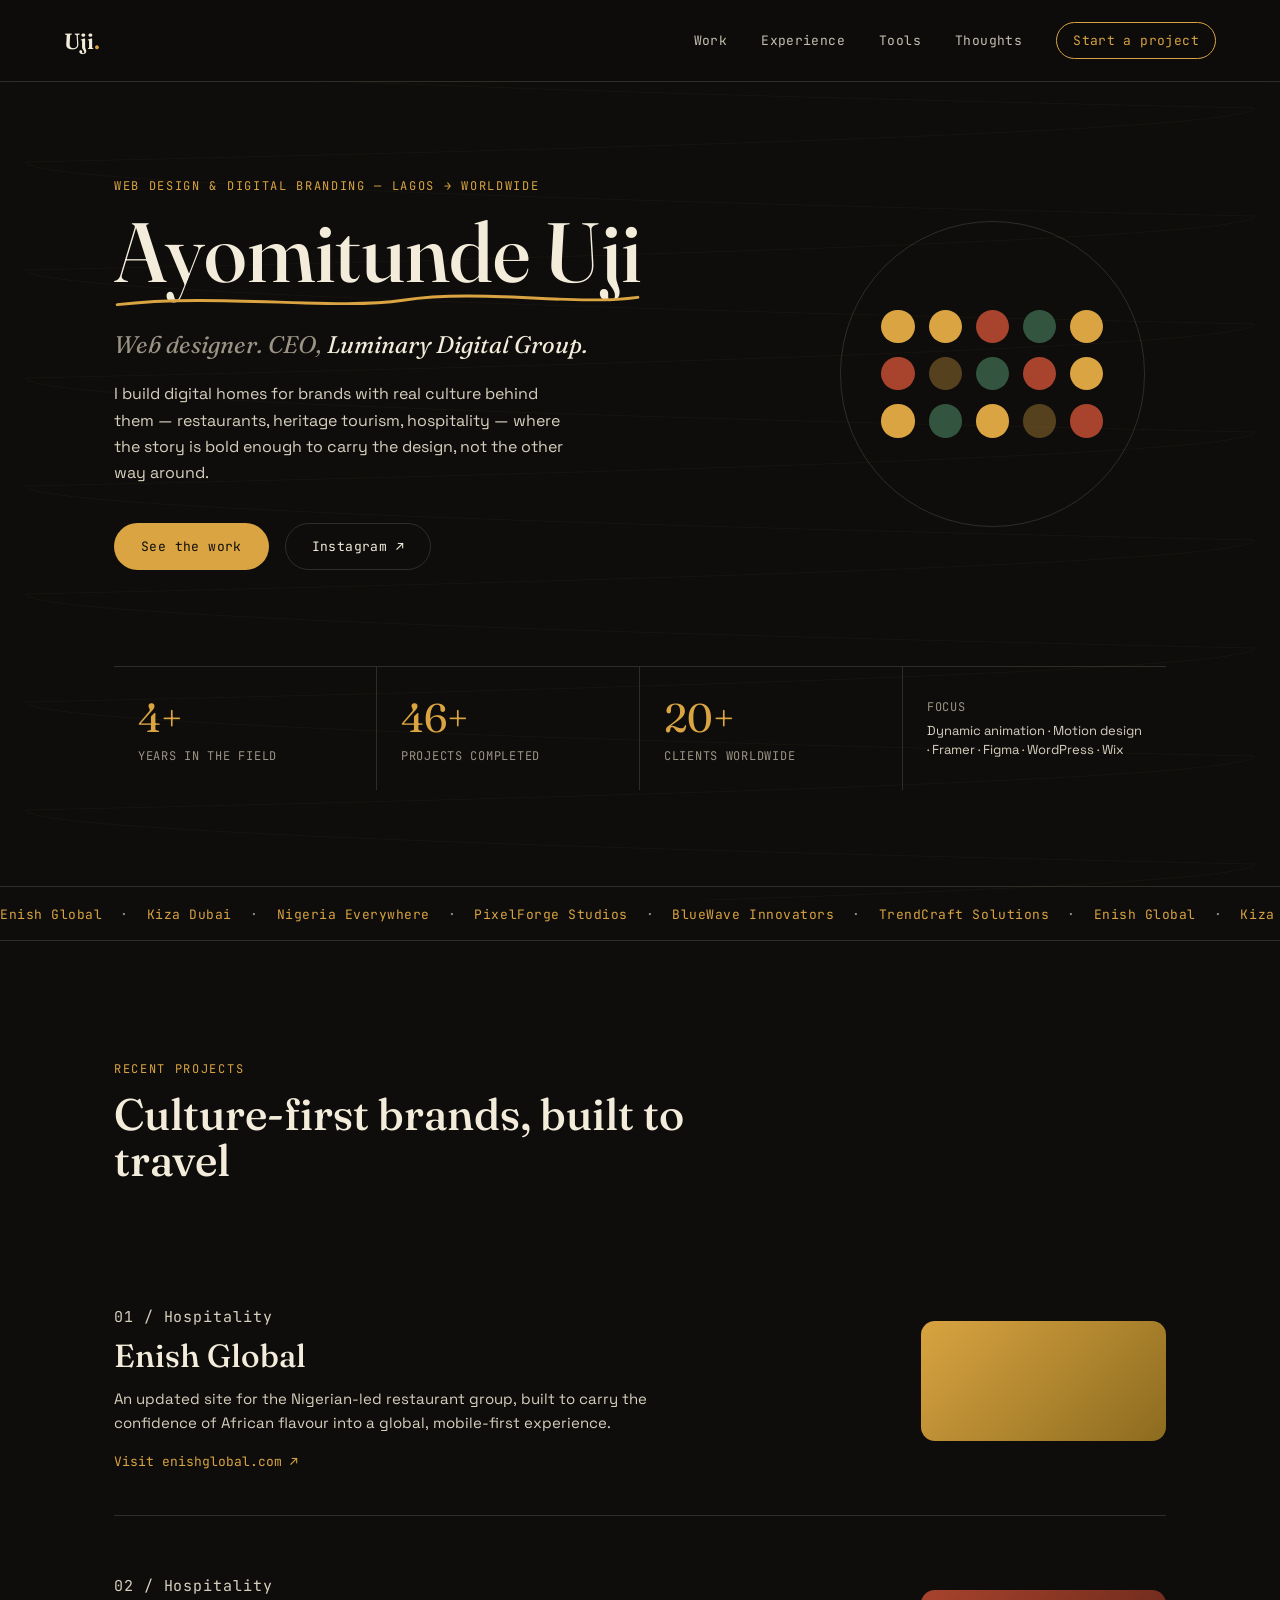
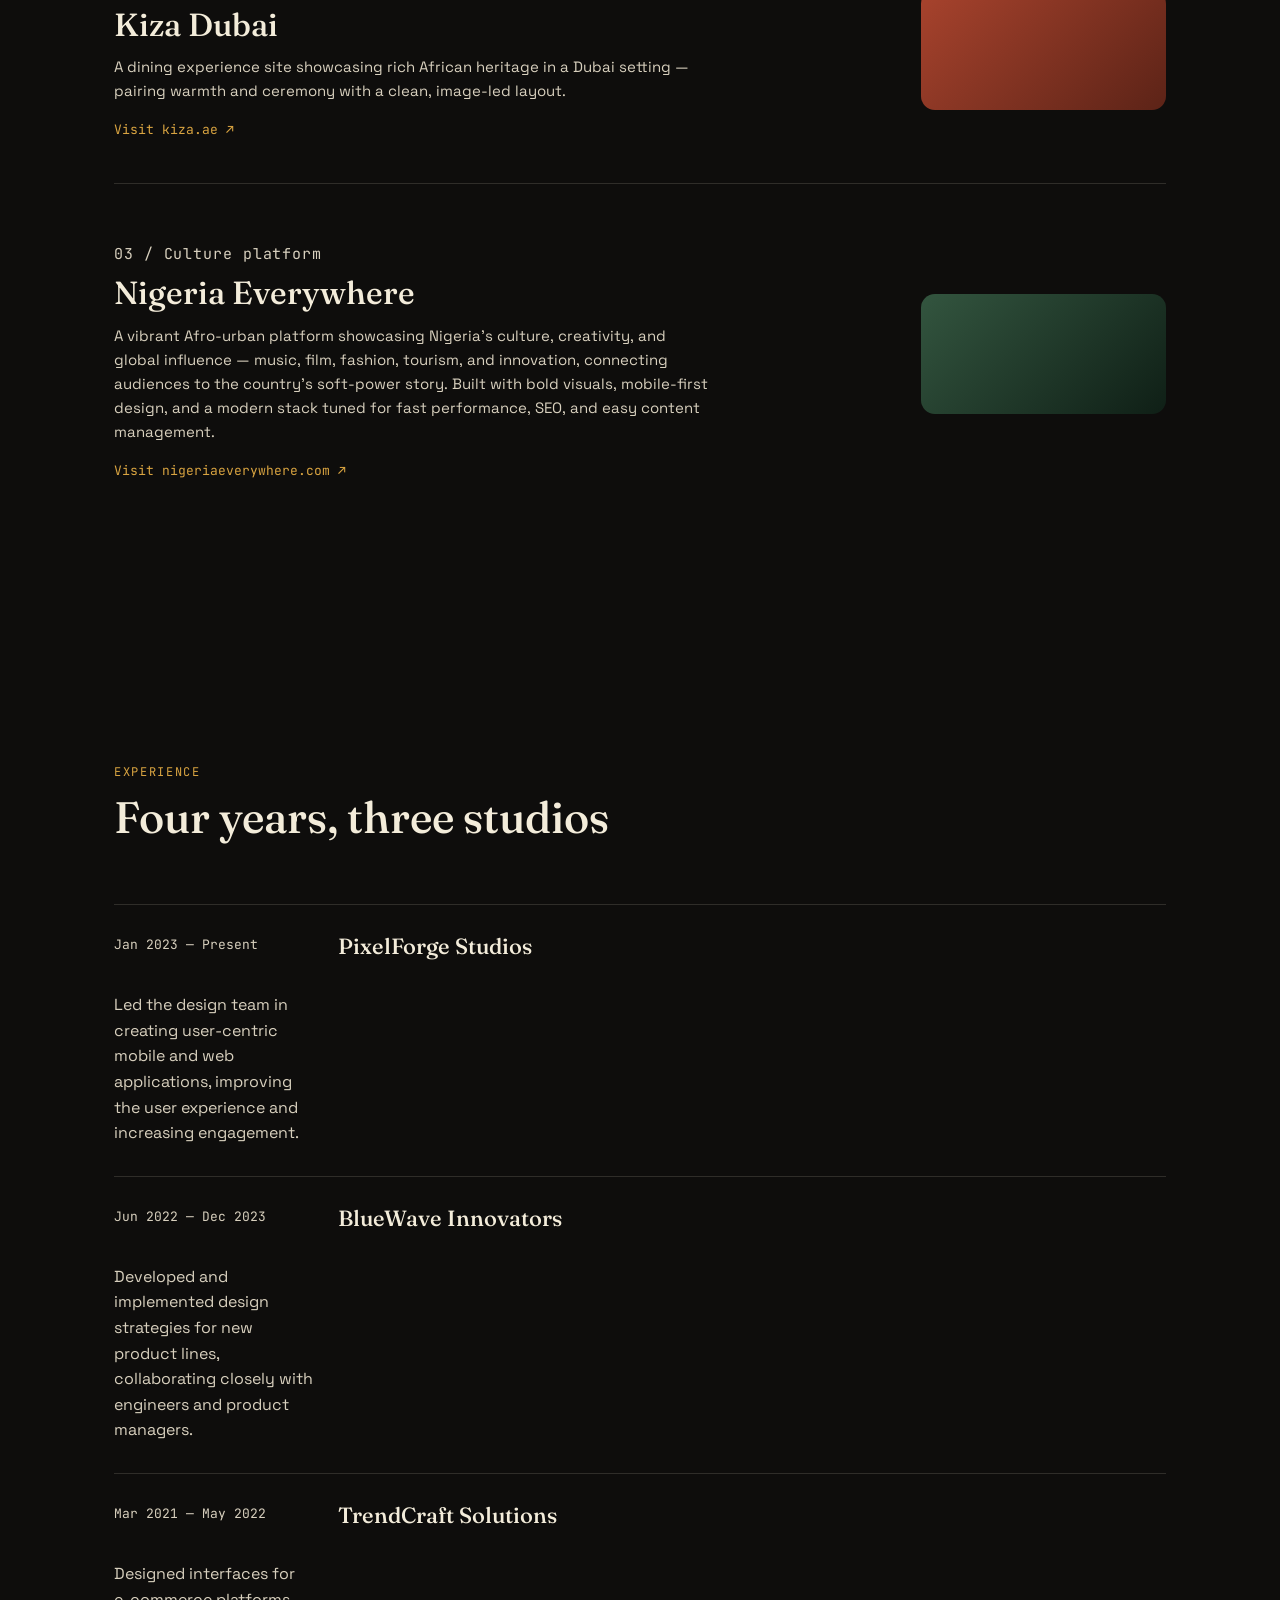
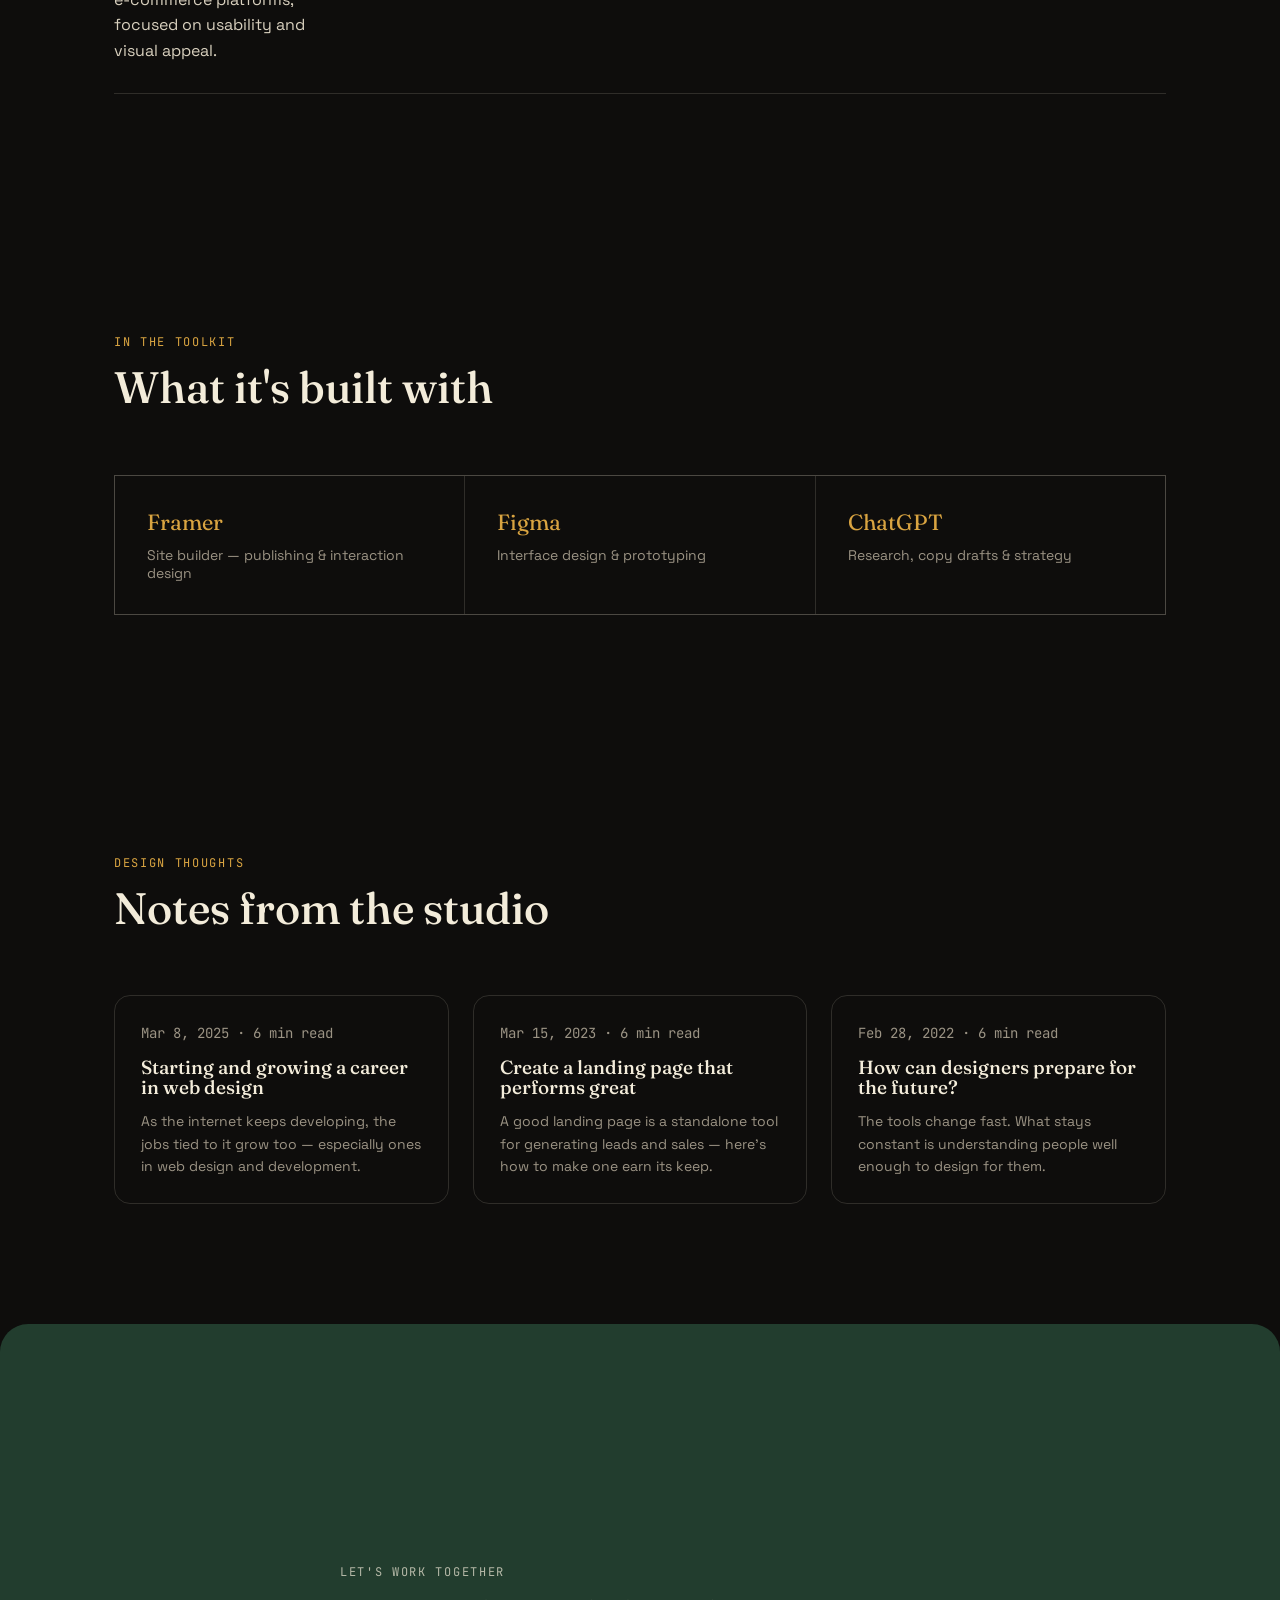
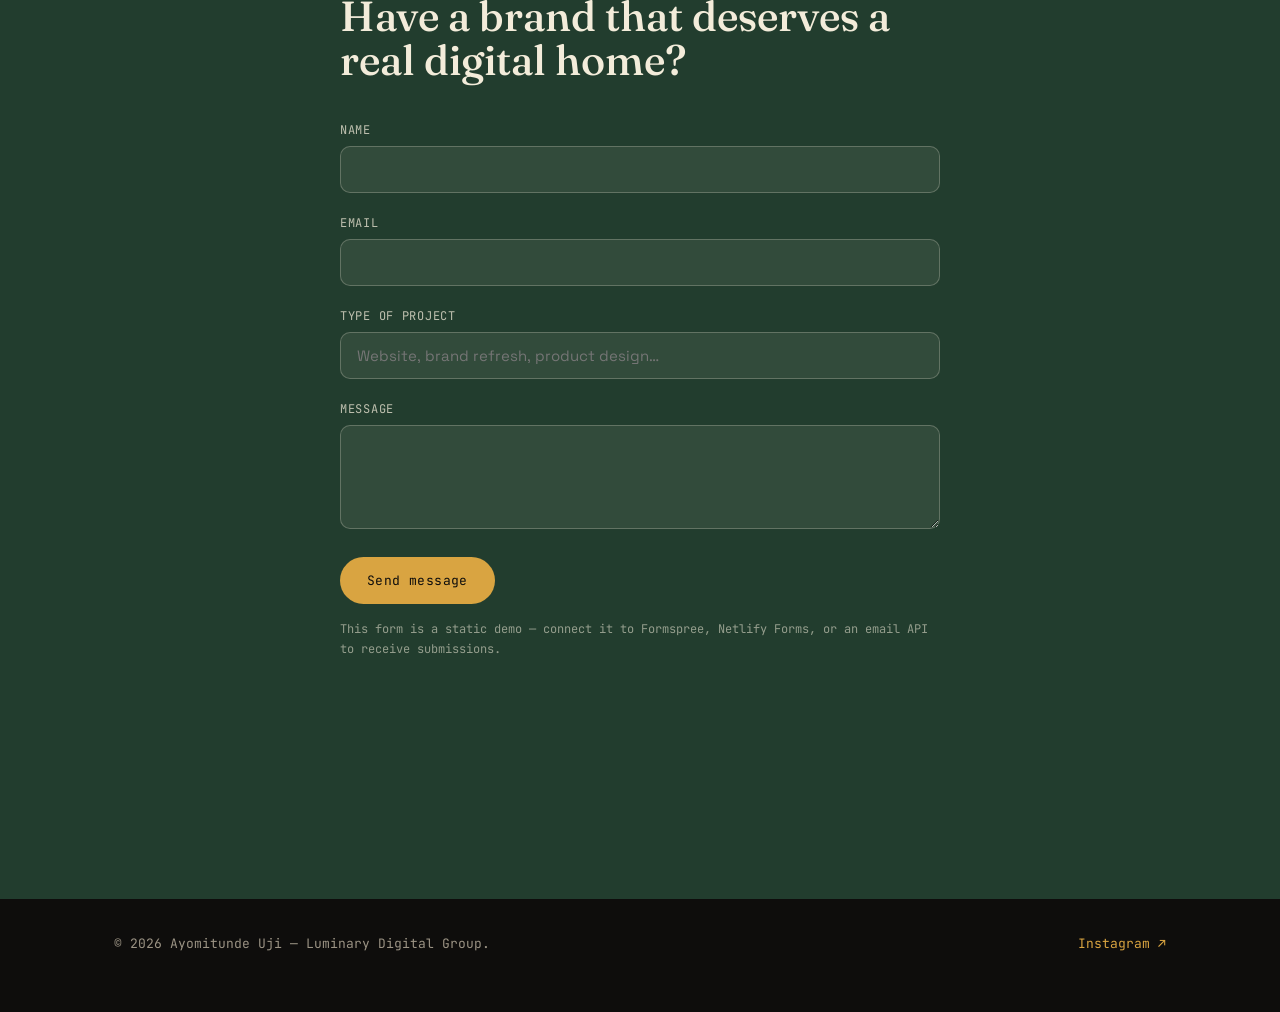
==== index.html @ 917c1fba "Add files via upload" ====
<!DOCTYPE html>
<html lang="en">
<head>
<meta charset="UTF-8">
<meta name="viewport" content="width=device-width, initial-scale=1.0">
<title>Ayomitunde Uji — Web Designer, Luminary Digital Group</title>
<meta name="description" content="Ayomitunde Uji is a web designer and CEO of Luminary Digital Group, building bold Afro-urban digital brands for hospitality, culture, and lifestyle clients.">
<link rel="preconnect" href="https://fonts.googleapis.com">
<link rel="preconnect" href="https://fonts.gstatic.com" crossorigin>
<link href="https://fonts.googleapis.com/css2?family=Fraunces:ital,opsz,wght@0,9..144,300;0,9..144,500;0,9..144,600;1,9..144,500&family=Space+Grotesk:wght@400;500;600;700&family=JetBrains+Mono:wght@400;500&display=swap" rel="stylesheet">
<link rel="stylesheet" href="styles.css">
</head>
<body>

<div class="thread" aria-hidden="true">
  <svg viewBox="0 0 100 100" preserveAspectRatio="none"><path id="threadPath" d="M0,0 L100,0" /></svg>
</div>

<header class="site-header">
  <a class="brand" href="#top">Uji<span>.</span></a>
  <nav class="nav" id="siteNav">
    <a href="#work">Work</a>
    <a href="#experience">Experience</a>
    <a href="#tools">Tools</a>
    <a href="#thoughts">Thoughts</a>
    <a href="#contact" class="nav-cta">Start a project</a>
  </nav>
  <button class="nav-toggle" id="navToggle" aria-label="Toggle menu" aria-expanded="false">
    <span></span><span></span><span></span>
  </button>
</header>

<main id="top">

  <!-- HERO -->
  <section class="hero">
    <div class="hero-grid">
      <div class="hero-copy">
        <p class="eyebrow">Web design &amp; digital branding — Lagos → worldwide</p>
        <h1>
          Ayomitunde Uji
          <svg class="underline" viewBox="0 0 620 30" preserveAspectRatio="none" aria-hidden="true">
            <path d="M4,20 C120,4 260,28 340,14 C430,-2 540,22 616,10" />
          </svg>
        </h1>
        <p class="role">Web designer. CEO, <span>Luminary Digital Group.</span></p>
        <p class="lede">I build digital homes for brands with real culture behind them — restaurants, heritage tourism, hospitality — where the story is bold enough to carry the design, not the other way around.</p>
        <div class="hero-actions">
          <a href="#work" class="btn btn-primary">See the work</a>
          <a href="https://www.instagram.com/mr_eyanu/" class="btn btn-ghost" target="_blank" rel="noopener">Instagram ↗</a>
        </div>
      </div>
      <div class="hero-mark" aria-hidden="true">
        <div class="mark-pattern">
          <span></span><span></span><span></span><span></span><span></span>
          <span></span><span></span><span></span><span></span><span></span>
          <span></span><span></span><span></span><span></span><span></span>
        </div>
        <div class="mark-ring"></div>
      </div>
    </div>

    <div class="stats">
      <div class="stat">
        <p class="stat-num">4+</p>
        <p class="stat-label">Years in the field</p>
      </div>
      <div class="stat">
        <p class="stat-num">46+</p>
        <p class="stat-label">Projects completed</p>
      </div>
      <div class="stat">
        <p class="stat-num">20+</p>
        <p class="stat-label">Clients worldwide</p>
      </div>
      <div class="stat stat-tags">
        <p class="stat-label">Focus</p>
        <p class="stat-tags-list">Dynamic animation · Motion design · Framer · Figma · WordPress · Wix</p>
      </div>
    </div>
  </section>

  <!-- MARQUEE -->
  <div class="marquee" aria-hidden="true">
    <div class="marquee-track">
      <span>Enish Global</span><span>·</span><span>Kiza Dubai</span><span>·</span>
      <span>Nigeria Everywhere</span><span>·</span><span>PixelForge Studios</span><span>·</span>
      <span>BlueWave Innovators</span><span>·</span><span>TrendCraft Solutions</span><span>·</span>
      <span>Enish Global</span><span>·</span><span>Kiza Dubai</span><span>·</span>
      <span>Nigeria Everywhere</span><span>·</span><span>PixelForge Studios</span><span>·</span>
      <span>BlueWave Innovators</span><span>·</span><span>TrendCraft Solutions</span><span>·</span>
    </div>
  </div>

  <!-- PROJECTS -->
  <section class="work" id="work">
    <div class="section-head">
      <p class="eyebrow">Recent projects</p>
      <h2>Culture-first brands, built to travel</h2>
    </div>

    <div class="project-list">
      <article class="project">
        <div class="project-info">
          <p class="project-index">01 / Hospitality</p>
          <h3>Enish Global</h3>
          <p>An updated site for the Nigerian-led restaurant group, built to carry the confidence of African flavour into a global, mobile-first experience.</p>
          <a href="https://enishglobal.com/" target="_blank" rel="noopener" class="project-link">Visit enishglobal.com ↗</a>
        </div>
        <div class="project-swatch swatch-gold"></div>
      </article>

      <article class="project">
        <div class="project-info">
          <p class="project-index">02 / Hospitality</p>
          <h3>Kiza Dubai</h3>
          <p>A dining experience site showcasing rich African heritage in a Dubai setting — pairing warmth and ceremony with a clean, image-led layout.</p>
          <a href="https://kiza.ae/" target="_blank" rel="noopener" class="project-link">Visit kiza.ae ↗</a>
        </div>
        <div class="project-swatch swatch-rust"></div>
      </article>

      <article class="project project-featured">
        <div class="project-info">
          <p class="project-index">03 / Culture platform</p>
          <h3>Nigeria Everywhere</h3>
          <p>A vibrant Afro-urban platform showcasing Nigeria's culture, creativity, and global influence — music, film, fashion, tourism, and innovation, connecting audiences to the country's soft-power story. Built with bold visuals, mobile-first design, and a modern stack tuned for fast performance, SEO, and easy content management.</p>
          <a href="https://nigeriaeverywhere.com/" target="_blank" rel="noopener" class="project-link">Visit nigeriaeverywhere.com ↗</a>
        </div>
        <div class="project-swatch swatch-forest"></div>
      </article>
    </div>
  </section>

  <!-- EXPERIENCE -->
  <section class="experience" id="experience">
    <div class="section-head">
      <p class="eyebrow">Experience</p>
      <h2>Four years, three studios</h2>
    </div>

    <ol class="timeline">
      <li class="timeline-item">
        <p class="timeline-date">Jan 2023 — Present</p>
        <h3>PixelForge Studios</h3>
        <p>Led the design team in creating user-centric mobile and web applications, improving the user experience and increasing engagement.</p>
      </li>
      <li class="timeline-item">
        <p class="timeline-date">Jun 2022 — Dec 2023</p>
        <h3>BlueWave Innovators</h3>
        <p>Developed and implemented design strategies for new product lines, collaborating closely with engineers and product managers.</p>
      </li>
      <li class="timeline-item">
        <p class="timeline-date">Mar 2021 — May 2022</p>
        <h3>TrendCraft Solutions</h3>
        <p>Designed interfaces for e-commerce platforms, focused on usability and visual appeal.</p>
      </li>
    </ol>
  </section>

  <!-- TOOLS -->
  <section class="tools" id="tools">
    <div class="section-head">
      <p class="eyebrow">In the toolkit</p>
      <h2>What it's built with</h2>
    </div>
    <div class="tool-grid">
      <div class="tool-card">
        <p class="tool-name">Framer</p>
        <p class="tool-desc">Site builder — publishing &amp; interaction design</p>
      </div>
      <div class="tool-card">
        <p class="tool-name">Figma</p>
        <p class="tool-desc">Interface design &amp; prototyping</p>
      </div>
      <div class="tool-card">
        <p class="tool-name">ChatGPT</p>
        <p class="tool-desc">Research, copy drafts &amp; strategy</p>
      </div>
    </div>
  </section>

  <!-- THOUGHTS -->
  <section class="thoughts" id="thoughts">
    <div class="section-head">
      <p class="eyebrow">Design thoughts</p>
      <h2>Notes from the studio</h2>
    </div>
    <div class="thought-list">
      <article class="thought-card">
        <p class="thought-date">Mar 8, 2025 · 6 min read</p>
        <h3>Starting and growing a career in web design</h3>
        <p>As the internet keeps developing, the jobs tied to it grow too — especially ones in web design and development.</p>
      </article>
      <article class="thought-card">
        <p class="thought-date">Mar 15, 2023 · 6 min read</p>
        <h3>Create a landing page that performs great</h3>
        <p>A good landing page is a standalone tool for generating leads and sales — here's how to make one earn its keep.</p>
      </article>
      <article class="thought-card">
        <p class="thought-date">Feb 28, 2022 · 6 min read</p>
        <h3>How can designers prepare for the future?</h3>
        <p>The tools change fast. What stays constant is understanding people well enough to design for them.</p>
      </article>
    </div>
  </section>

  <!-- CONTACT -->
  <section class="contact" id="contact">
    <div class="contact-inner">
      <p class="eyebrow">Let's work together</p>
      <h2>Have a brand that deserves a real digital home?</h2>
      <form class="contact-form" id="contactForm">
        <div class="form-row">
          <label for="name">Name</label>
          <input type="text" id="name" name="name" required>
        </div>
        <div class="form-row">
          <label for="email">Email</label>
          <input type="email" id="email" name="email" required>
        </div>
        <div class="form-row">
          <label for="project">Type of project</label>
          <input type="text" id="project" name="project" placeholder="Website, brand refresh, product design…">
        </div>
        <div class="form-row">
          <label for="message">Message</label>
          <textarea id="message" name="message" rows="4" required></textarea>
        </div>
        <button type="submit" class="btn btn-primary">Send message</button>
        <p class="form-note" id="formNote">This form is a static demo — connect it to Formspree, Netlify Forms, or an email API to receive submissions.</p>
      </form>
    </div>
  </section>

</main>

<footer class="site-footer">
  <p>© <span id="year"></span> Ayomitunde Uji — Luminary Digital Group.</p>
  <a href="https://www.instagram.com/mr_eyanu/" target="_blank" rel="noopener">Instagram ↗</a>
</footer>

<script src="script.js"></script>
</body>
</html>
---- styles.css ----
/* ============ TOKENS ============ */
:root{
  --ink:#0E0D0C;
  --ink-soft:#17150F;
  --paper:#F3ECDA;
  --gold:#D9A441;
  --gold-soft:#8C7130;
  --forest:#223D2E;
  --forest-light:#33553F;
  --rust:#A8432D;
  --muted:#9B9384;
  --line: rgba(243,236,218,0.14);
  --display: 'Fraunces', serif;
  --body: 'Space Grotesk', sans-serif;
  --mono: 'JetBrains Mono', monospace;
  --max: 1180px;
}

*{box-sizing:border-box;}
html{scroll-behavior:smooth;}
body{
  margin:0;
  background:var(--ink);
  color:var(--paper);
  font-family:var(--body);
  -webkit-font-smoothing:antialiased;
  overflow-x:hidden;
}
img{max-width:100%;display:block;}
a{color:inherit;text-decoration:none;}
h1,h2,h3{font-family:var(--display);font-weight:500;margin:0;line-height:1.05;}
p{margin:0;}
ul,ol{margin:0;padding:0;list-style:none;}

@media (prefers-reduced-motion: reduce){
  *{animation-duration:0.001ms !important; animation-iteration-count:1 !important; transition-duration:0.001ms !important; scroll-behavior:auto !important;}
}

::selection{background:var(--gold);color:var(--ink);}

:focus-visible{
  outline:2px solid var(--gold);
  outline-offset:3px;
}

.eyebrow{
  font-family:var(--mono);
  font-size:12px;
  letter-spacing:0.14em;
  text-transform:uppercase;
  color:var(--gold);
  margin-bottom:14px;
}

/* ============ SIGNATURE THREAD ============ */
.thread{
  position:fixed;
  top:0; left:0;
  width:100%; height:100%;
  pointer-events:none;
  z-index:0;
  opacity:0.55;
}
.thread svg{width:100%;height:100%;}
.thread path{
  fill:none;
  stroke:var(--gold-soft);
  stroke-width:0.15;
  vector-effect:non-scaling-stroke;
}

/* ============ HEADER ============ */
.site-header{
  position:sticky; top:0; z-index:50;
  display:flex; align-items:center; justify-content:space-between;
  padding:22px clamp(20px,5vw,64px);
  background:rgba(14,13,12,0.72);
  backdrop-filter: blur(10px);
  border-bottom:1px solid var(--line);
}
.brand{
  font-family:var(--display);
  font-size:22px;
  font-weight:600;
}
.brand span{color:var(--gold);}
.nav{display:flex; align-items:center; gap:clamp(16px,3vw,34px);}
.nav a{
  font-family:var(--mono);
  font-size:13px;
  letter-spacing:0.03em;
  color:var(--paper);
  opacity:0.8;
  transition:opacity .2s ease;
}
.nav a:hover{opacity:1;}
.nav-cta{
  border:1px solid var(--gold);
  color:var(--gold) !important;
  padding:9px 16px;
  border-radius:999px;
  opacity:1 !important;
}
.nav-cta:hover{background:var(--gold); color:var(--ink) !important;}
.nav-toggle{
  display:none;
  flex-direction:column;
  gap:5px;
  background:none;
  border:none;
  cursor:pointer;
  padding:6px;
}
.nav-toggle span{
  width:22px; height:2px; background:var(--paper); display:block;
}

/* ============ HERO ============ */
.hero{
  max-width:var(--max);
  margin:0 auto;
  padding: clamp(48px,8vw,96px) clamp(20px,5vw,64px) 0;
  position:relative;
  z-index:1;
}
.hero-grid{
  display:grid;
  grid-template-columns: 1.3fr 0.7fr;
  gap:clamp(24px,5vw,60px);
  align-items:center;
}
.hero-copy h1{
  font-size:clamp(40px,7vw,84px);
  position:relative;
  display:inline-block;
}
.underline{
  display:block;
  width:100%;
  height:22px;
  margin-top:-6px;
}
.underline path{
  fill:none;
  stroke:var(--gold);
  stroke-width:4;
  stroke-linecap:round;
  stroke-dasharray:900;
  stroke-dashoffset:900;
  animation:draw 1.4s 0.4s cubic-bezier(.4,0,.2,1) forwards;
}
@keyframes draw{ to{ stroke-dashoffset:0; } }

.role{
  font-family:var(--display);
  font-style:italic;
  font-size:clamp(18px,2.4vw,24px);
  color:var(--muted);
  margin-top:18px;
}
.role span{color:var(--paper);}
.lede{
  margin-top:22px;
  max-width:46ch;
  font-size:16px;
  line-height:1.65;
  color:#D8D0BE;
}
.hero-actions{
  margin-top:36px;
  display:flex;
  gap:16px;
  flex-wrap:wrap;
}
.btn{
  font-family:var(--mono);
  font-size:13px;
  letter-spacing:0.03em;
  padding:14px 26px;
  border-radius:999px;
  border:1px solid transparent;
  display:inline-flex;
  align-items:center;
  transition: transform .2s ease, background .2s ease, color .2s ease, border-color .2s ease;
}
.btn:hover{transform:translateY(-2px);}
.btn-primary{background:var(--gold); color:var(--ink);}
.btn-primary:hover{background:#EFC06B;}
.btn-ghost{border-color:var(--line); color:var(--paper);}
.btn-ghost:hover{border-color:var(--gold); color:var(--gold);}

.hero-mark{
  position:relative;
  aspect-ratio:1/1;
  display:flex;
  align-items:center;
  justify-content:center;
}
.mark-ring{
  position:absolute;
  inset:6%;
  border:1px solid var(--line);
  border-radius:50%;
  animation:spin 40s linear infinite;
}
@keyframes spin{ to{ transform:rotate(360deg); } }
.mark-pattern{
  display:grid;
  grid-template-columns:repeat(5,1fr);
  gap:14px;
  width:64%;
}
.mark-pattern span{
  aspect-ratio:1/1;
  border-radius:50%;
  background:var(--gold);
}
.mark-pattern span:nth-child(3n){background:var(--rust);}
.mark-pattern span:nth-child(4n){background:var(--forest-light);}
.mark-pattern span:nth-child(7n){opacity:0.35;}

.stats{
  margin-top:clamp(56px,8vw,96px);
  display:grid;
  grid-template-columns:repeat(4,1fr);
  border-top:1px solid var(--line);
}
.stat{
  padding:26px clamp(10px,2vw,24px);
  border-right:1px solid var(--line);
}
.stat:last-child{border-right:none;}
.stat-num{
  font-family:var(--display);
  font-size:clamp(28px,3.2vw,40px);
  color:var(--gold);
}
.stat-label{
  font-family:var(--mono);
  font-size:12px;
  color:var(--muted);
  margin-top:6px;
  text-transform:uppercase;
  letter-spacing:0.06em;
}
.stat-tags-list{
  font-family:var(--body);
  font-size:13px;
  color:#D8D0BE;
  margin-top:6px;
  line-height:1.5;
  text-transform:none;
  letter-spacing:0;
}

/* ============ MARQUEE ============ */
.marquee{
  margin-top:clamp(56px,8vw,96px);
  border-top:1px solid var(--line);
  border-bottom:1px solid var(--line);
  overflow:hidden;
  white-space:nowrap;
  padding:16px 0;
  position:relative;
  z-index:1;
}
.marquee-track{
  display:inline-flex;
  gap:18px;
  animation:scroll 28s linear infinite;
  font-family:var(--mono);
  font-size:13px;
  color:var(--muted);
  letter-spacing:0.04em;
}
.marquee-track span:nth-child(odd){color:var(--gold);}
@keyframes scroll{
  from{ transform:translateX(0); }
  to{ transform:translateX(-50%); }
}

/* ============ SECTIONS SHARED ============ */
section{
  max-width:var(--max);
  margin:0 auto;
  padding: clamp(72px,10vw,120px) clamp(20px,5vw,64px);
  position:relative;
  z-index:1;
}
.contact{max-width:100%;}
.section-head{
  max-width:640px;
  margin-bottom:clamp(40px,6vw,64px);
}
.section-head h2{
  font-size:clamp(28px,4vw,44px);
}
.reveal{
  opacity:0;
  transform:translateY(24px);
  transition:opacity .7s cubic-bezier(.4,0,.2,1), transform .7s cubic-bezier(.4,0,.2,1);
}
.reveal.is-visible{opacity:1; transform:translateY(0);}

/* ============ PROJECTS ============ */
.project-list{display:flex; flex-direction:column; gap:1px; background:var(--line);}
.project{
  background:var(--ink);
  display:grid;
  grid-template-columns:1.6fr 0.5fr;
  gap:24px;
  padding:clamp(28px,4vw,44px) 0;
  align-items:center;
}
.project-index{
  font-family:var(--mono);
  font-size:12px;
  color:var(--gold);
  letter-spacing:0.06em;
  margin-bottom:10px;
}
.project h3{font-size:clamp(24px,3vw,32px);}
.project p{
  margin-top:14px;
  max-width:60ch;
  color:#D8D0BE;
  line-height:1.6;
  font-size:15px;
}
.project-link{
  display:inline-block;
  margin-top:18px;
  font-family:var(--mono);
  font-size:13px;
  color:var(--gold);
  border-bottom:1px solid transparent;
  transition:border-color .2s ease;
}
.project-link:hover{border-color:var(--gold);}
.project-swatch{
  height:120px;
  border-radius:14px;
  transition:transform .35s ease;
}
.project:hover .project-swatch{transform:scale(1.03);}
.swatch-gold{background:linear-gradient(135deg,var(--gold),#8C6B1F);}
.swatch-rust{background:linear-gradient(135deg,var(--rust),#5C2317);}
.swatch-forest{background:linear-gradient(135deg,var(--forest-light),#0F1F16);}
.project-featured{grid-template-columns:1.6fr 0.5fr;}

/* ============ EXPERIENCE ============ */
.timeline{border-top:1px solid var(--line);}
.timeline-item{
  display:grid;
  grid-template-columns:200px 1fr;
  gap:24px;
  padding:30px 0;
  border-bottom:1px solid var(--line);
}
.timeline-date{
  font-family:var(--mono);
  font-size:13px;
  color:var(--muted);
}
.timeline-item h3{font-size:22px; margin-bottom:10px;}
.timeline-item p{color:#D8D0BE; line-height:1.6; max-width:60ch;}

/* ============ TOOLS ============ */
.tool-grid{
  display:grid;
  grid-template-columns:repeat(3,1fr);
  gap:1px;
  background:var(--line);
  border:1px solid var(--line);
}
.tool-card{
  background:var(--ink);
  padding:32px;
  transition:background .25s ease;
}
.tool-card:hover{background:var(--ink-soft);}
.tool-name{font-family:var(--display); font-size:22px; color:var(--gold);}
.tool-desc{margin-top:10px; font-size:14px; color:var(--muted);}

/* ============ THOUGHTS ============ */
.thought-list{
  display:grid;
  grid-template-columns:repeat(3,1fr);
  gap:24px;
}
.thought-card{
  border:1px solid var(--line);
  border-radius:16px;
  padding:26px;
  transition:border-color .25s ease, transform .25s ease;
}
.thought-card:hover{border-color:var(--gold-soft); transform:translateY(-4px);}
.thought-date{font-family:var(--mono); font-size:12px; color:var(--gold); margin-bottom:14px;}
.thought-card h3{font-size:19px; margin-bottom:12px;}
.thought-card p{font-size:14px; color:var(--muted); line-height:1.6;}

/* ============ CONTACT ============ */
.contact{background:var(--forest); border-radius:28px clamp(16px,4vw,28px) 0 0; margin-top:0;}
.contact-inner{max-width:640px; margin:0 auto; padding:clamp(72px,10vw,120px) clamp(20px,5vw,0px);}
.contact h2{font-size:clamp(28px,4vw,42px); margin-bottom:40px;}
.contact .eyebrow{color:var(--paper); opacity:0.7;}
.form-row{margin-bottom:22px; display:flex; flex-direction:column; gap:8px;}
.form-row label{font-family:var(--mono); font-size:12px; text-transform:uppercase; letter-spacing:0.06em; opacity:0.75;}
.form-row input, .form-row textarea{
  background:rgba(243,236,218,0.08);
  border:1px solid rgba(243,236,218,0.25);
  border-radius:10px;
  padding:13px 16px;
  color:var(--paper);
  font-family:var(--body);
  font-size:15px;
  resize:vertical;
}
.form-row input:focus, .form-row textarea:focus{border-color:var(--gold);}
.contact .btn-primary{margin-top:6px;}
.form-note{margin-top:16px; font-size:12px; color:rgba(243,236,218,0.55); font-family:var(--mono); line-height:1.6;}

/* ============ FOOTER ============ */
.site-footer{
  max-width:var(--max);
  margin:0 auto;
  padding:36px clamp(20px,5vw,64px) 60px;
  display:flex;
  justify-content:space-between;
  align-items:center;
  font-family:var(--mono);
  font-size:13px;
  color:var(--muted);
  position:relative;
  z-index:1;
}
.site-footer a{color:var(--gold);}

/* ============ RESPONSIVE ============ */
@media (max-width:860px){
  .nav{
    position:fixed; inset:70px 0 0 0;
    background:var(--ink);
    flex-direction:column;
    justify-content:flex-start;
    align-items:flex-start;
    padding:40px 24px;
    gap:26px;
    transform:translateX(100%);
    transition:transform .35s ease;
  }
  .nav.is-open{transform:translateX(0);}
  .nav a{font-size:18px;}
  .nav-toggle{display:flex;}
  .hero-grid{grid-template-columns:1fr;}
  .hero-mark{order:-1; max-width:220px; margin:0 auto;}
  .stats{grid-template-columns:repeat(2,1fr);}
  .stat{border-bottom:1px solid var(--line);}
  .project, .project-featured{grid-template-columns:1fr;}
  .project-swatch{order:-1; height:90px;}
  .timeline-item{grid-template-columns:1fr; gap:8px;}
  .tool-grid, .thought-list{grid-template-columns:1fr;}
}
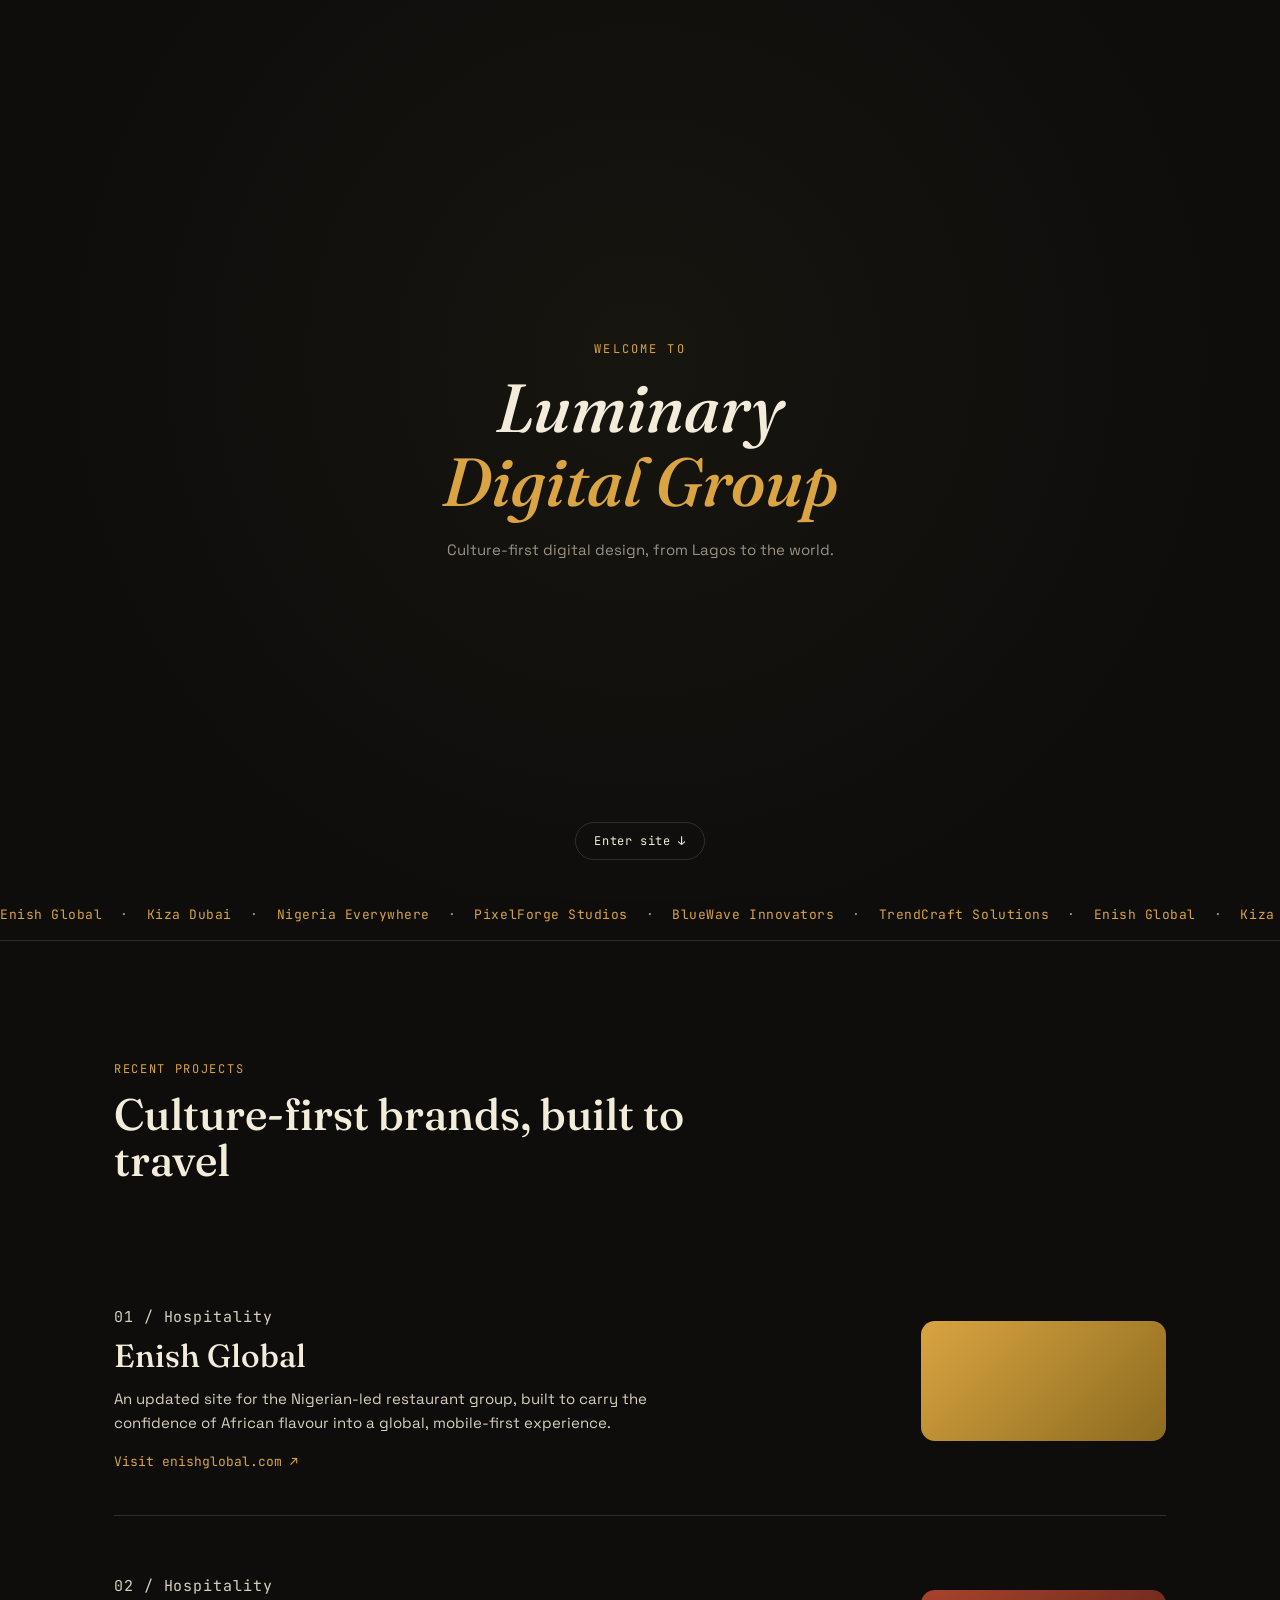
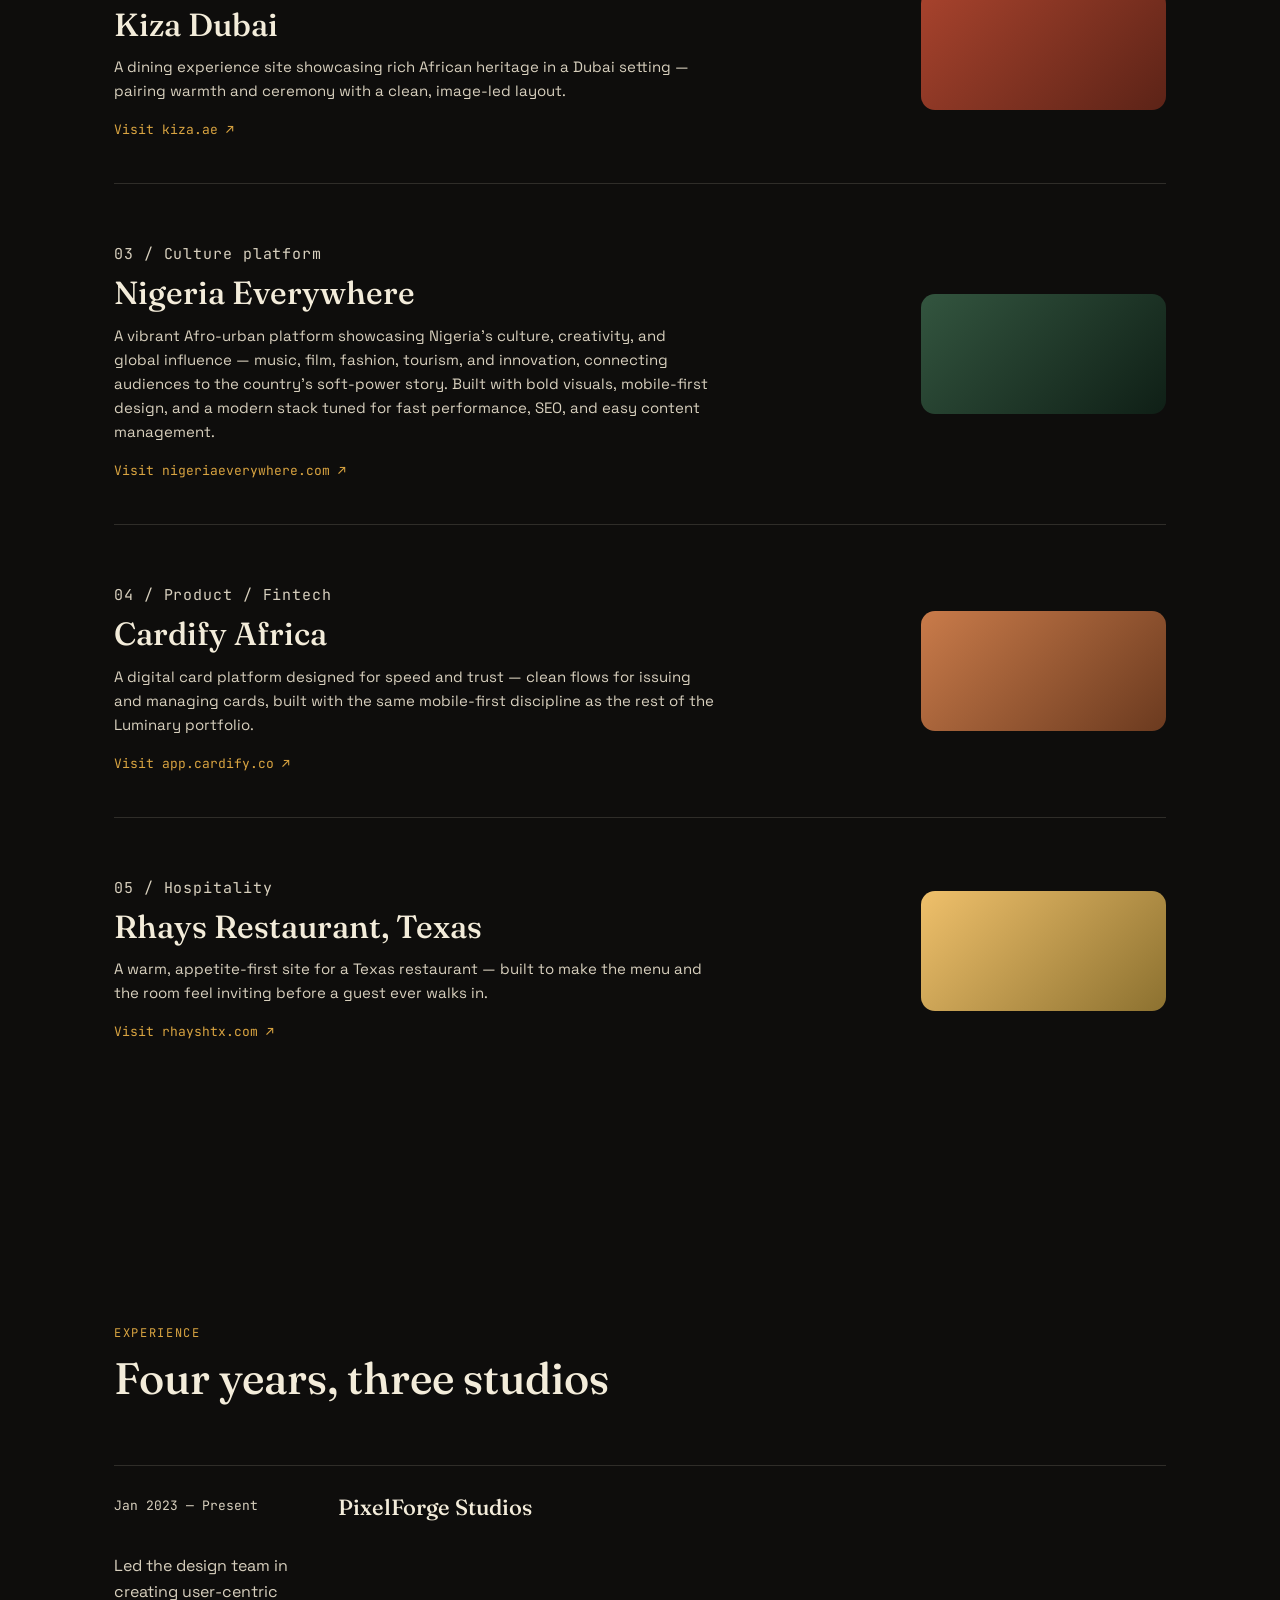
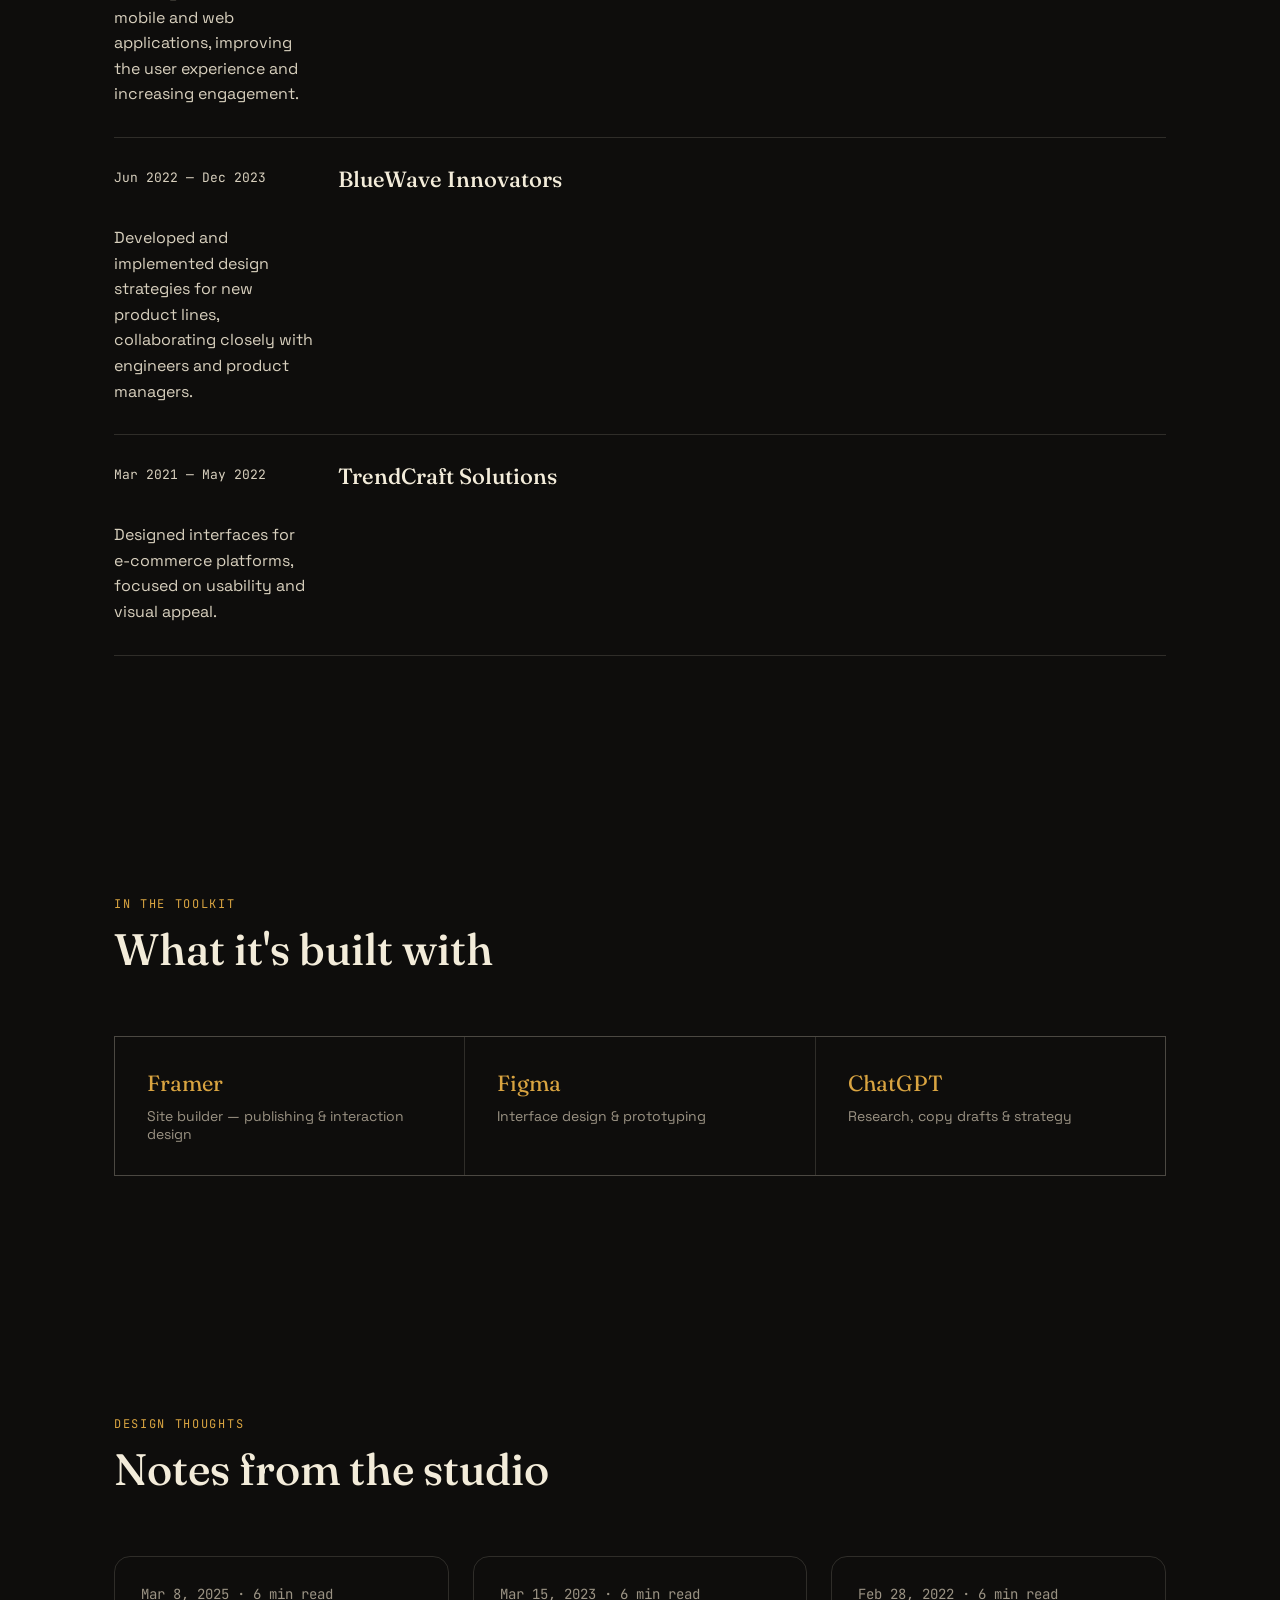
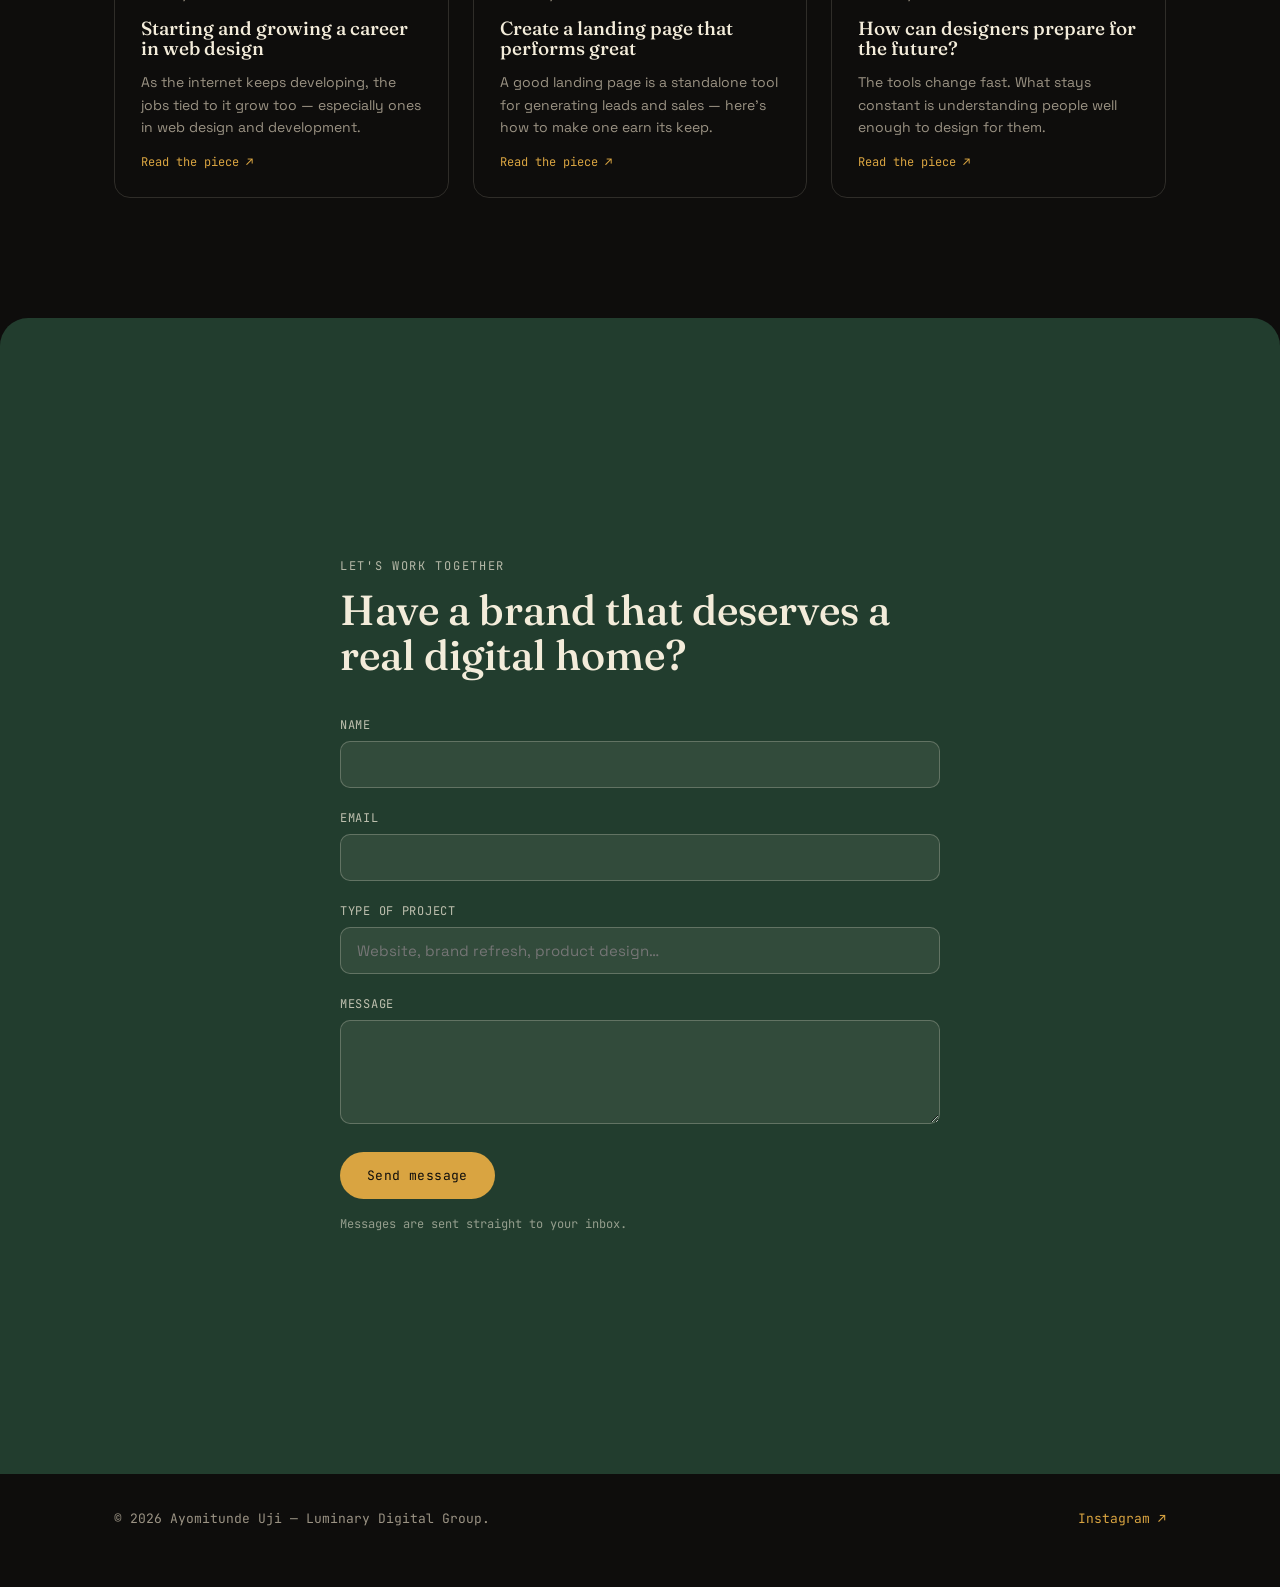
==== commit 81c3dd6a: "Add files via upload" ====
--- a/index.html
+++ b/index.html
@@ -12,12 +12,27 @@
 </head>
 <body>
 
+<!-- SPLASH -->
+<div class="splash" id="splash">
+  <div class="splash-inner">
+    <p class="splash-eyebrow">Welcome to</p>
+    <h1 class="splash-title">
+      <span>Luminary</span>
+      <span>Digital Group</span>
+    </h1>
+    <p class="splash-tagline">Culture-first digital design, from Lagos to the world.</p>
+  </div>
+  <button class="splash-skip" id="splashSkip">Enter site ↓</button>
+</div>
+
+<canvas id="smoke" class="smoke-canvas" aria-hidden="true"></canvas>
+
 <div class="thread" aria-hidden="true">
   <svg viewBox="0 0 100 100" preserveAspectRatio="none"><path id="threadPath" d="M0,0 L100,0" /></svg>
 </div>
 
 <header class="site-header">
-  <a class="brand" href="#top">Uji<span>.</span></a>
+  <a class="brand" href="#top">Luminary Digital Group</a>
   <nav class="nav" id="siteNav">
     <a href="#work">Work</a>
     <a href="#experience">Experience</a>
@@ -128,6 +143,26 @@
           <a href="https://nigeriaeverywhere.com/" target="_blank" rel="noopener" class="project-link">Visit nigeriaeverywhere.com ↗</a>
         </div>
         <div class="project-swatch swatch-forest"></div>
+      </article>
+
+      <article class="project">
+        <div class="project-info">
+          <p class="project-index">04 / Product / Fintech</p>
+          <h3>Cardify Africa</h3>
+          <p>A digital card platform designed for speed and trust — clean flows for issuing and managing cards, built with the same mobile-first discipline as the rest of the Luminary portfolio.</p>
+          <a href="https://app.cardify.co/" target="_blank" rel="noopener" class="project-link">Visit app.cardify.co ↗</a>
+        </div>
+        <div class="project-swatch swatch-clay"></div>
+      </article>
+
+      <article class="project">
+        <div class="project-info">
+          <p class="project-index">05 / Hospitality</p>
+          <h3>Rhays Restaurant, Texas</h3>
+          <p>A warm, appetite-first site for a Texas restaurant — built to make the menu and the room feel inviting before a guest ever walks in.</p>
+          <a href="https://rhayshtx.com/" target="_blank" rel="noopener" class="project-link">Visit rhayshtx.com ↗</a>
+        </div>
+        <div class="project-swatch swatch-gold-deep"></div>
       </article>
     </div>
   </section>
@@ -187,21 +222,24 @@
       <h2>Notes from the studio</h2>
     </div>
     <div class="thought-list">
-      <article class="thought-card">
+      <a class="thought-card" href="blog-career.html">
         <p class="thought-date">Mar 8, 2025 · 6 min read</p>
         <h3>Starting and growing a career in web design</h3>
         <p>As the internet keeps developing, the jobs tied to it grow too — especially ones in web design and development.</p>
-      </article>
-      <article class="thought-card">
+        <span class="thought-read">Read the piece ↗</span>
+      </a>
+      <a class="thought-card" href="blog-landing-page.html">
         <p class="thought-date">Mar 15, 2023 · 6 min read</p>
         <h3>Create a landing page that performs great</h3>
         <p>A good landing page is a standalone tool for generating leads and sales — here's how to make one earn its keep.</p>
-      </article>
-      <article class="thought-card">
+        <span class="thought-read">Read the piece ↗</span>
+      </a>
+      <a class="thought-card" href="blog-future.html">
         <p class="thought-date">Feb 28, 2022 · 6 min read</p>
         <h3>How can designers prepare for the future?</h3>
         <p>The tools change fast. What stays constant is understanding people well enough to design for them.</p>
-      </article>
+        <span class="thought-read">Read the piece ↗</span>
+      </a>
     </div>
   </section>
 
@@ -210,7 +248,8 @@
     <div class="contact-inner">
       <p class="eyebrow">Let's work together</p>
       <h2>Have a brand that deserves a real digital home?</h2>
-      <form class="contact-form" id="contactForm">
+      <form class="contact-form" id="contactForm" action="https://formspree.io/f/YOUR_FORM_ID" method="POST">
+        <input type="hidden" name="_subject" value="New message from the Luminary site">
         <div class="form-row">
           <label for="name">Name</label>
           <input type="text" id="name" name="name" required>
@@ -227,8 +266,8 @@
           <label for="message">Message</label>
           <textarea id="message" name="message" rows="4" required></textarea>
         </div>
-        <button type="submit" class="btn btn-primary">Send message</button>
-        <p class="form-note" id="formNote">This form is a static demo — connect it to Formspree, Netlify Forms, or an email API to receive submissions.</p>
+        <button type="submit" class="btn btn-primary" id="submitBtn">Send message</button>
+        <p class="form-note" id="formNote">Messages are sent straight to your inbox.</p>
       </form>
     </div>
   </section>
--- a/styles.css
+++ b/styles.css
@@ -38,6 +38,59 @@
 
 ::selection{background:var(--gold);color:var(--ink);}
 
+/* ============ SPLASH ============ */
+.splash{
+  position:fixed; inset:0; z-index:200;
+  background: radial-gradient(circle at 50% 40%, var(--ink-soft), var(--ink) 70%);
+  display:flex; flex-direction:column; align-items:center; justify-content:center;
+  text-align:center;
+  padding:24px;
+  transition: opacity .7s ease, visibility .7s ease;
+}
+.splash.is-hidden{ opacity:0; visibility:hidden; pointer-events:none; }
+.splash-inner{ max-width:640px; }
+.splash-eyebrow{
+  font-family:var(--mono); font-size:12px; letter-spacing:0.18em; text-transform:uppercase;
+  color:var(--gold); opacity:0; animation: splashFade .8s .1s ease forwards;
+}
+.splash-title{
+  font-family:var(--display); font-weight:500; font-style:italic;
+  font-size:clamp(34px,8vw,68px);
+  line-height:1.08;
+  margin-top:14px;
+}
+.splash-title span{ display:block; opacity:0; transform:translateY(16px); animation: splashRise .8s ease forwards; }
+.splash-title span:first-child{ animation-delay:.25s; }
+.splash-title span:last-child{ color:var(--gold); animation-delay:.45s; }
+.splash-tagline{
+  margin-top:22px; font-family:var(--body); font-size:15px; color:var(--muted);
+  opacity:0; animation: splashFade .8s .7s ease forwards;
+}
+.splash-skip{
+  position:absolute; bottom:40px;
+  background:none; border:1px solid var(--line); color:var(--paper);
+  font-family:var(--mono); font-size:12px; letter-spacing:0.05em;
+  padding:10px 18px; border-radius:999px; cursor:pointer;
+  opacity:0; animation: splashFade .8s 1.1s ease forwards;
+  transition: border-color .2s ease, color .2s ease;
+}
+.splash-skip:hover{ border-color:var(--gold); color:var(--gold); }
+@keyframes splashFade{ to{ opacity:1; } }
+@keyframes splashRise{ to{ opacity:1; transform:translateY(0); } }
+@media (prefers-reduced-motion: reduce){
+  .splash-eyebrow, .splash-title span, .splash-tagline, .splash-skip{ animation:none; opacity:1; transform:none; }
+}
+
+/* ============ SMOKE CURSOR ============ */
+.smoke-canvas{
+  position:fixed; inset:0;
+  width:100%; height:100%;
+  z-index:1;
+  pointer-events:none;
+  mix-blend-mode: screen;
+  opacity:0.8;
+}
+
 :focus-visible{
   outline:2px solid var(--gold);
   outline-offset:3px;
@@ -184,6 +237,8 @@
   transition: transform .2s ease, background .2s ease, color .2s ease, border-color .2s ease;
 }
 .btn:hover{transform:translateY(-2px);}
+.btn:active{transform:scale(0.96);}
+.project-link:active, .thought-card:active, .tool-card:active{transform:scale(0.98);}
 .btn-primary{background:var(--gold); color:var(--ink);}
 .btn-primary:hover{background:#EFC06B;}
 .btn-ghost{border-color:var(--line); color:var(--paper);}
@@ -346,6 +401,8 @@
 .swatch-gold{background:linear-gradient(135deg,var(--gold),#8C6B1F);}
 .swatch-rust{background:linear-gradient(135deg,var(--rust),#5C2317);}
 .swatch-forest{background:linear-gradient(135deg,var(--forest-light),#0F1F16);}
+.swatch-clay{background:linear-gradient(135deg,#C97B4A,#6B3A1F);}
+.swatch-gold-deep{background:linear-gradient(135deg,#EFC06B,var(--gold-soft));}
 .project-featured{grid-template-columns:1.6fr 0.5fr;}
 
 /* ============ EXPERIENCE ============ */
@@ -389,15 +446,20 @@
   gap:24px;
 }
 .thought-card{
+  display:block;
   border:1px solid var(--line);
   border-radius:16px;
   padding:26px;
-  transition:border-color .25s ease, transform .25s ease;
-}
-.thought-card:hover{border-color:var(--gold-soft); transform:translateY(-4px);}
+  transition:border-color .25s ease, transform .25s ease, background .25s ease;
+}
+.thought-card:hover{border-color:var(--gold-soft); transform:translateY(-4px); background:var(--ink-soft);}
 .thought-date{font-family:var(--mono); font-size:12px; color:var(--gold); margin-bottom:14px;}
 .thought-card h3{font-size:19px; margin-bottom:12px;}
 .thought-card p{font-size:14px; color:var(--muted); line-height:1.6;}
+.thought-read{
+  display:inline-block; margin-top:16px;
+  font-family:var(--mono); font-size:12px; color:var(--gold);
+}
 
 /* ============ CONTACT ============ */
 .contact{background:var(--forest); border-radius:28px clamp(16px,4vw,28px) 0 0; margin-top:0;}
@@ -419,6 +481,16 @@
 .form-row input:focus, .form-row textarea:focus{border-color:var(--gold);}
 .contact .btn-primary{margin-top:6px;}
 .form-note{margin-top:16px; font-size:12px; color:rgba(243,236,218,0.55); font-family:var(--mono); line-height:1.6;}
+
+/* ============ BLOG POST ============ */
+.post{
+  max-width:720px;
+  margin:0 auto;
+  padding:clamp(56px,8vw,96px) clamp(20px,5vw,64px) clamp(72px,10vw,120px);
+}
+.post h1{font-size:clamp(30px,5vw,46px); margin-top:14px; margin-bottom:36px;}
+.post h2{font-family:var(--body); font-weight:600; font-size:20px; color:var(--gold); margin-top:40px; margin-bottom:14px;}
+.post p{color:#D8D0BE; line-height:1.75; font-size:16px; margin-bottom:18px;}
 
 /* ============ FOOTER ============ */
 .site-footer{
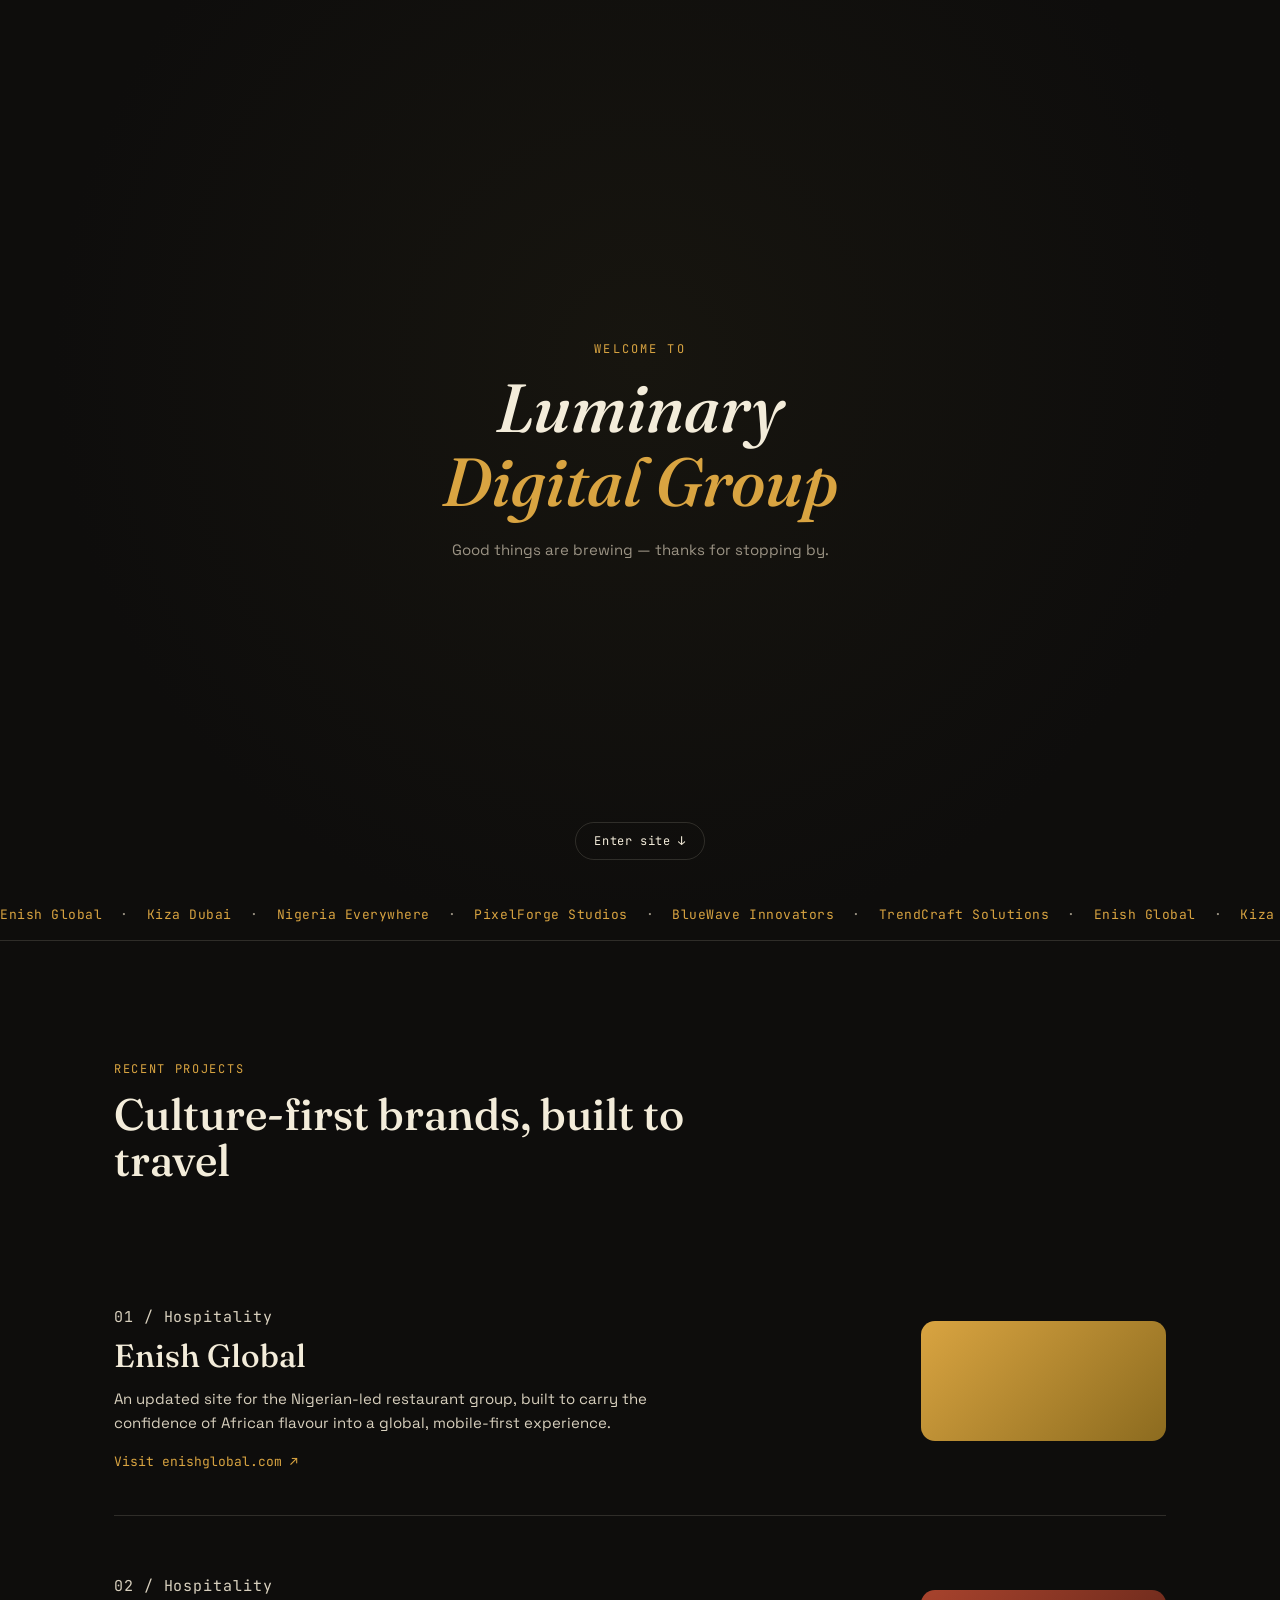
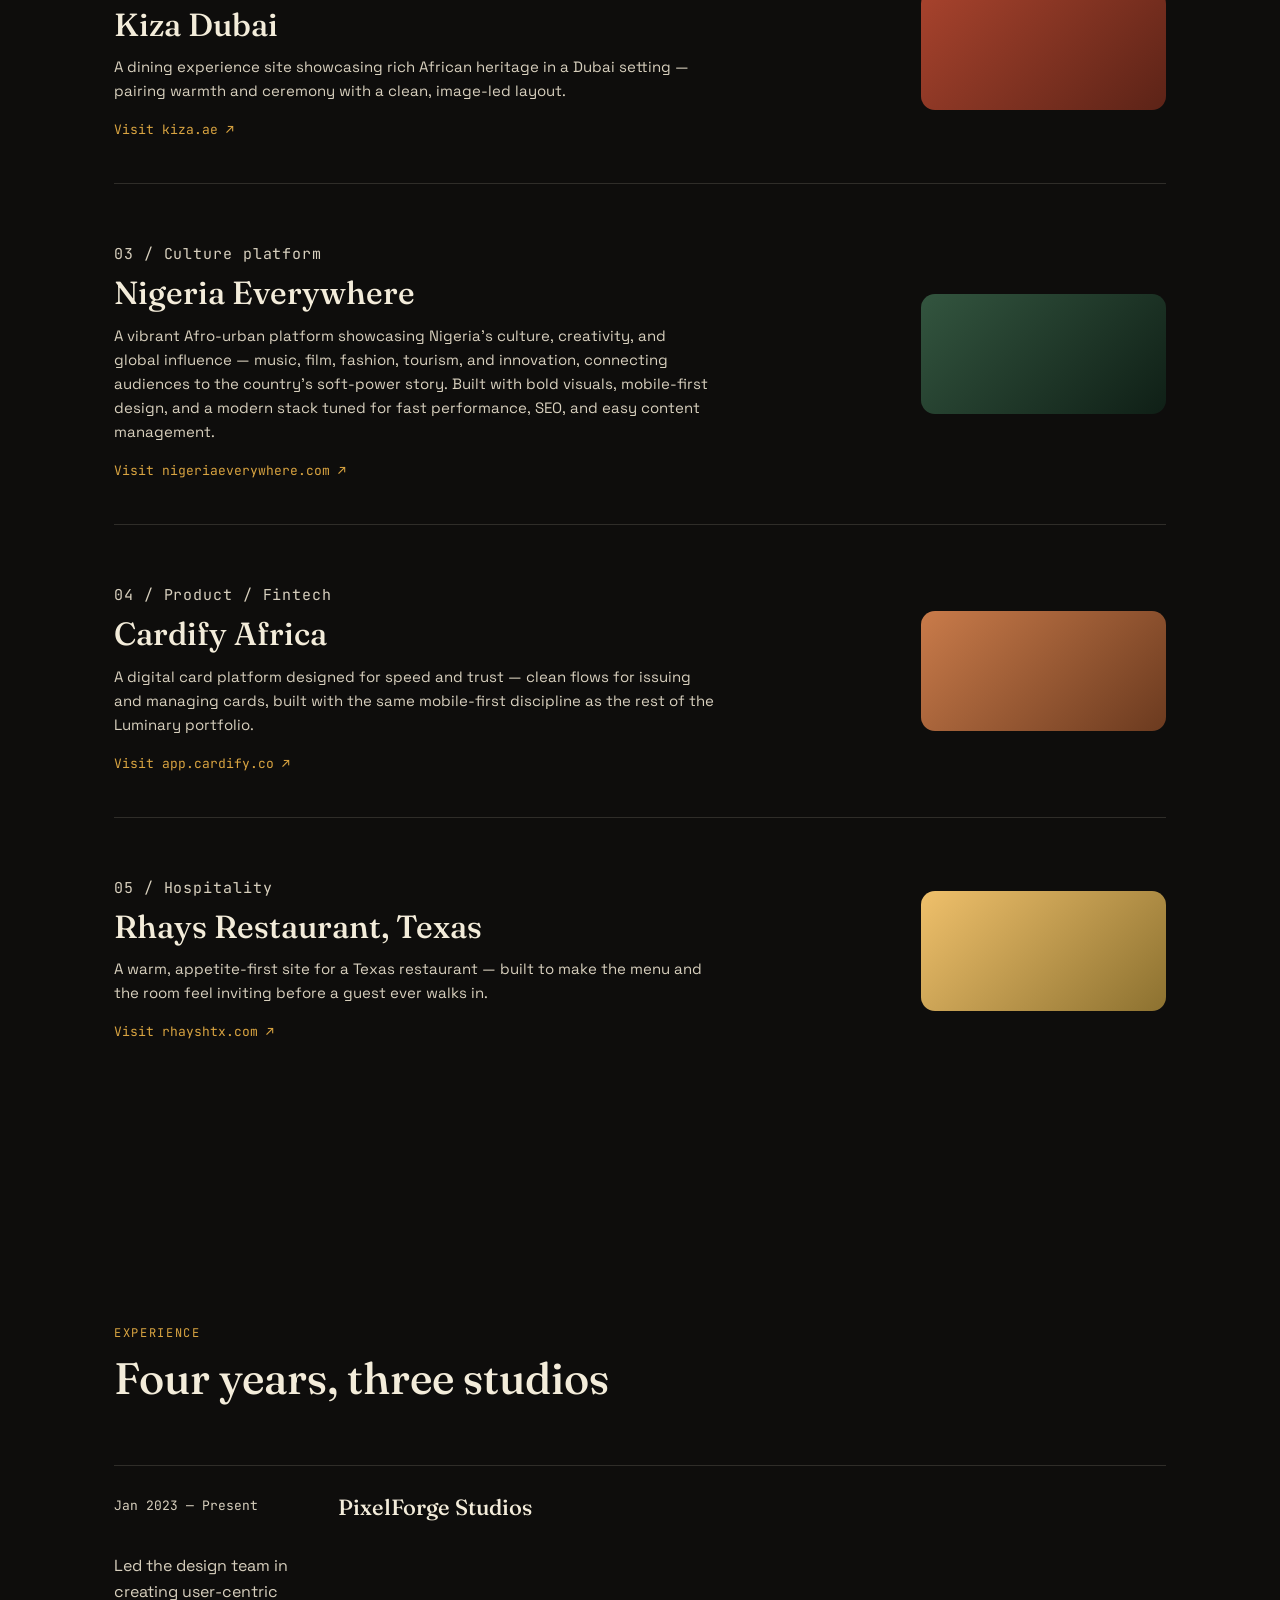
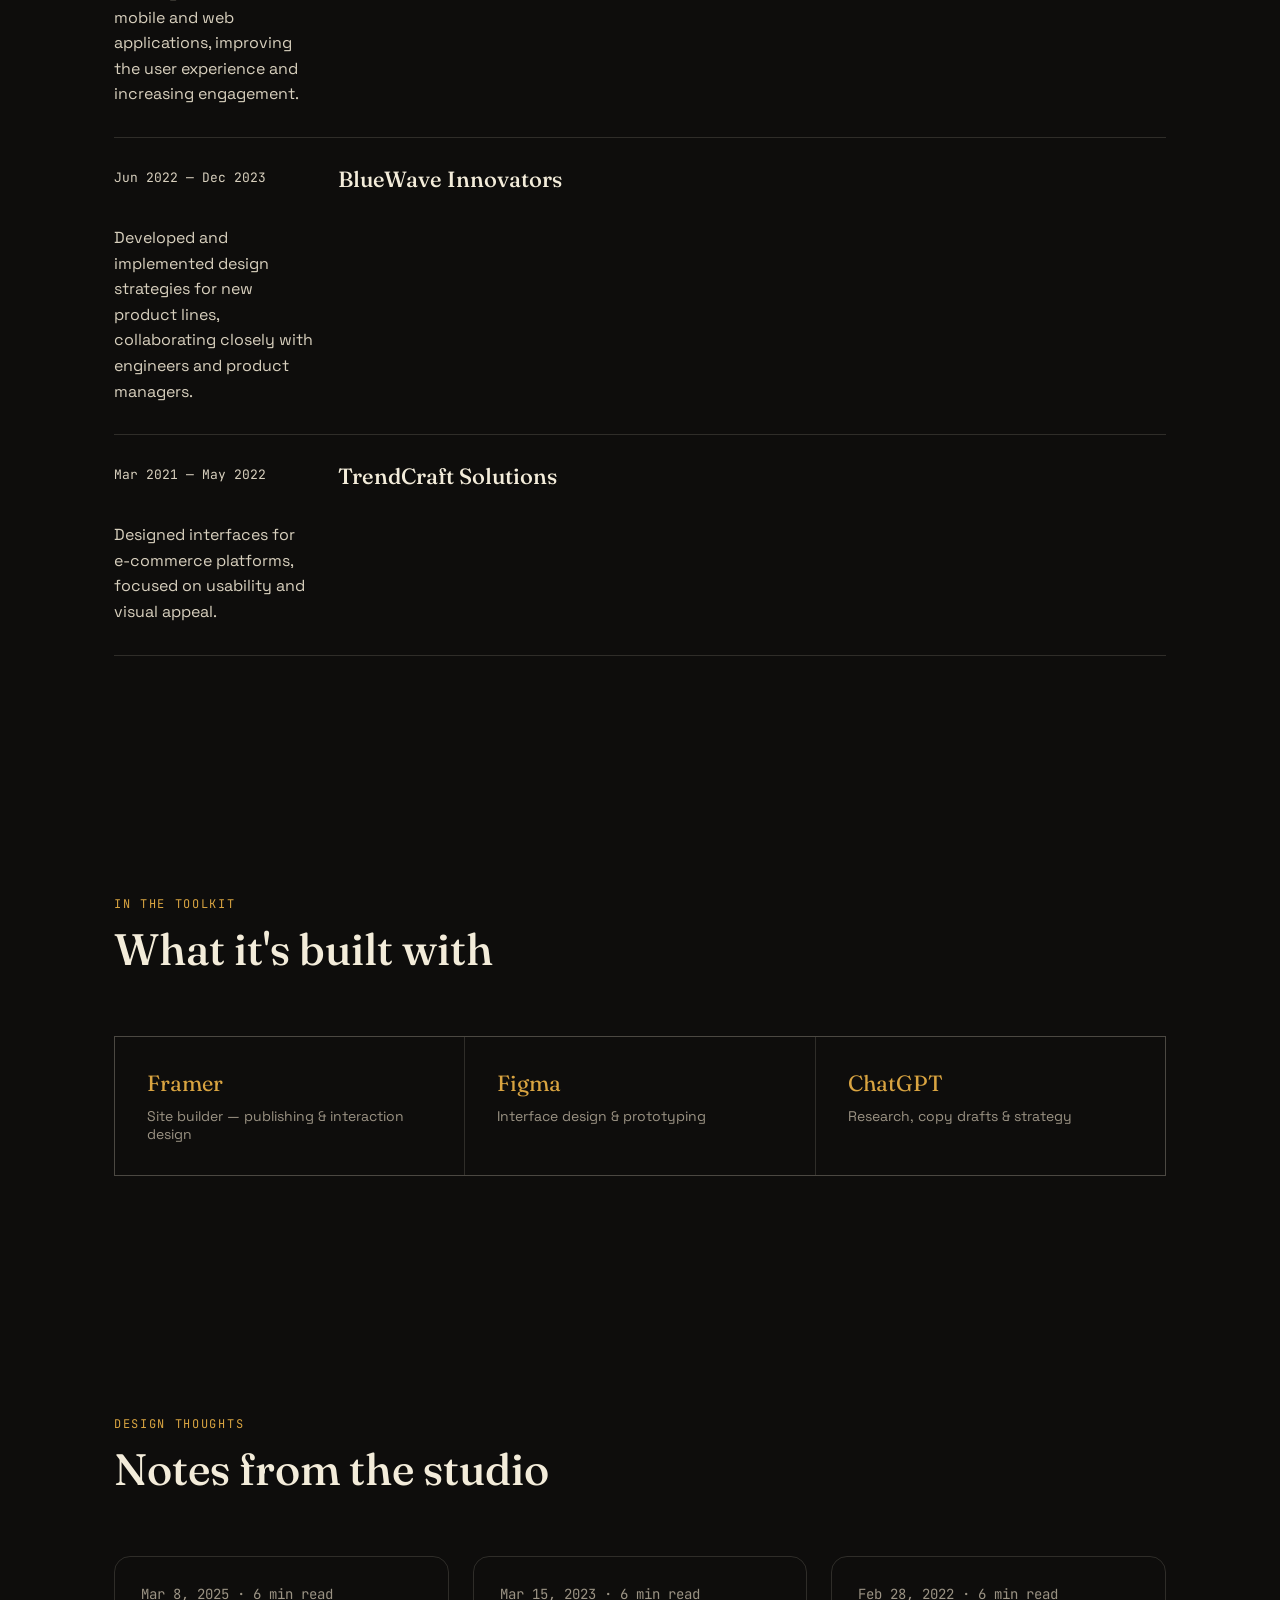
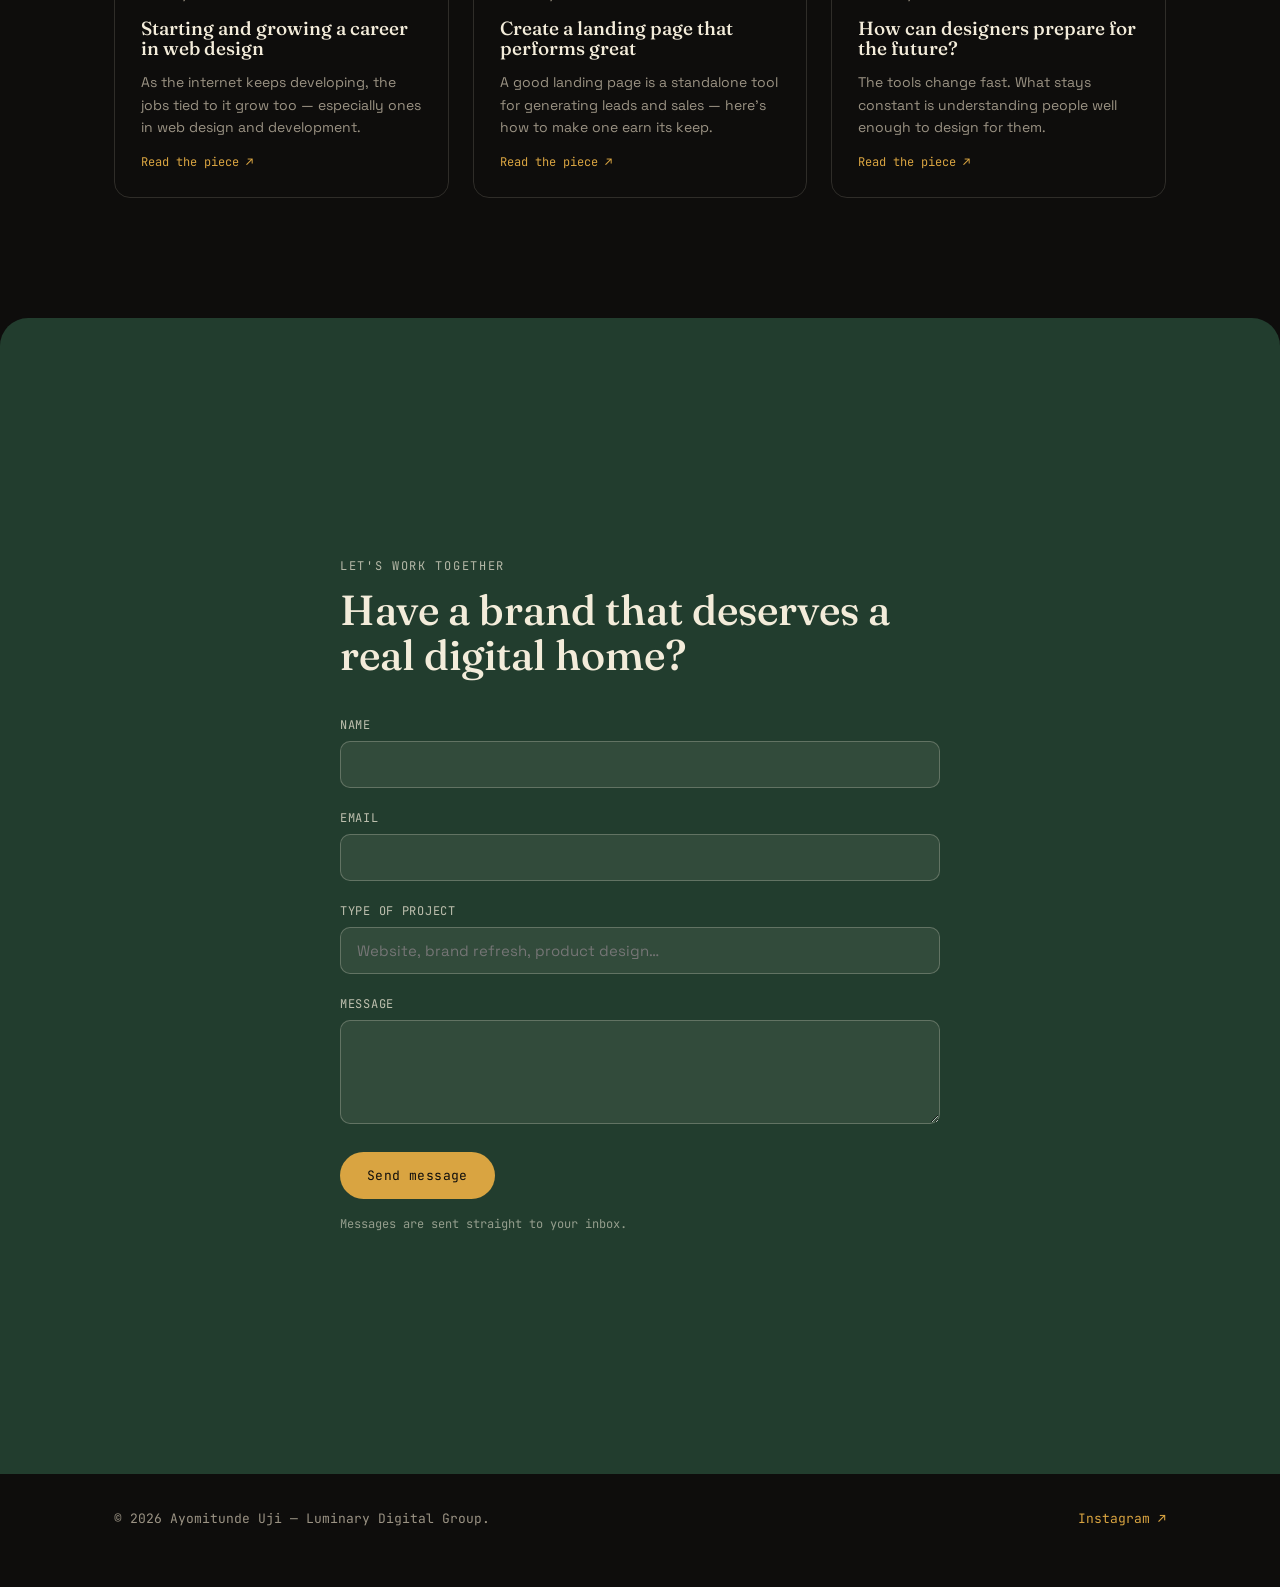
==== commit 12ddbb81: "Add files via upload" ====
--- a/index.html
+++ b/index.html
@@ -20,7 +20,7 @@
       <span>Luminary</span>
       <span>Digital Group</span>
     </h1>
-    <p class="splash-tagline">Culture-first digital design, from Lagos to the world.</p>
+    <p class="splash-tagline">Good things are brewing — thanks for stopping by.</p>
   </div>
   <button class="splash-skip" id="splashSkip">Enter site ↓</button>
 </div>
@@ -248,7 +248,7 @@
     <div class="contact-inner">
       <p class="eyebrow">Let's work together</p>
       <h2>Have a brand that deserves a real digital home?</h2>
-      <form class="contact-form" id="contactForm" action="https://formspree.io/f/YOUR_FORM_ID" method="POST">
+      <form class="contact-form" id="contactForm" action="https://formspree.io/f/xwvgbzyb" method="POST">
         <input type="hidden" name="_subject" value="New message from the Luminary site">
         <div class="form-row">
           <label for="name">Name</label>
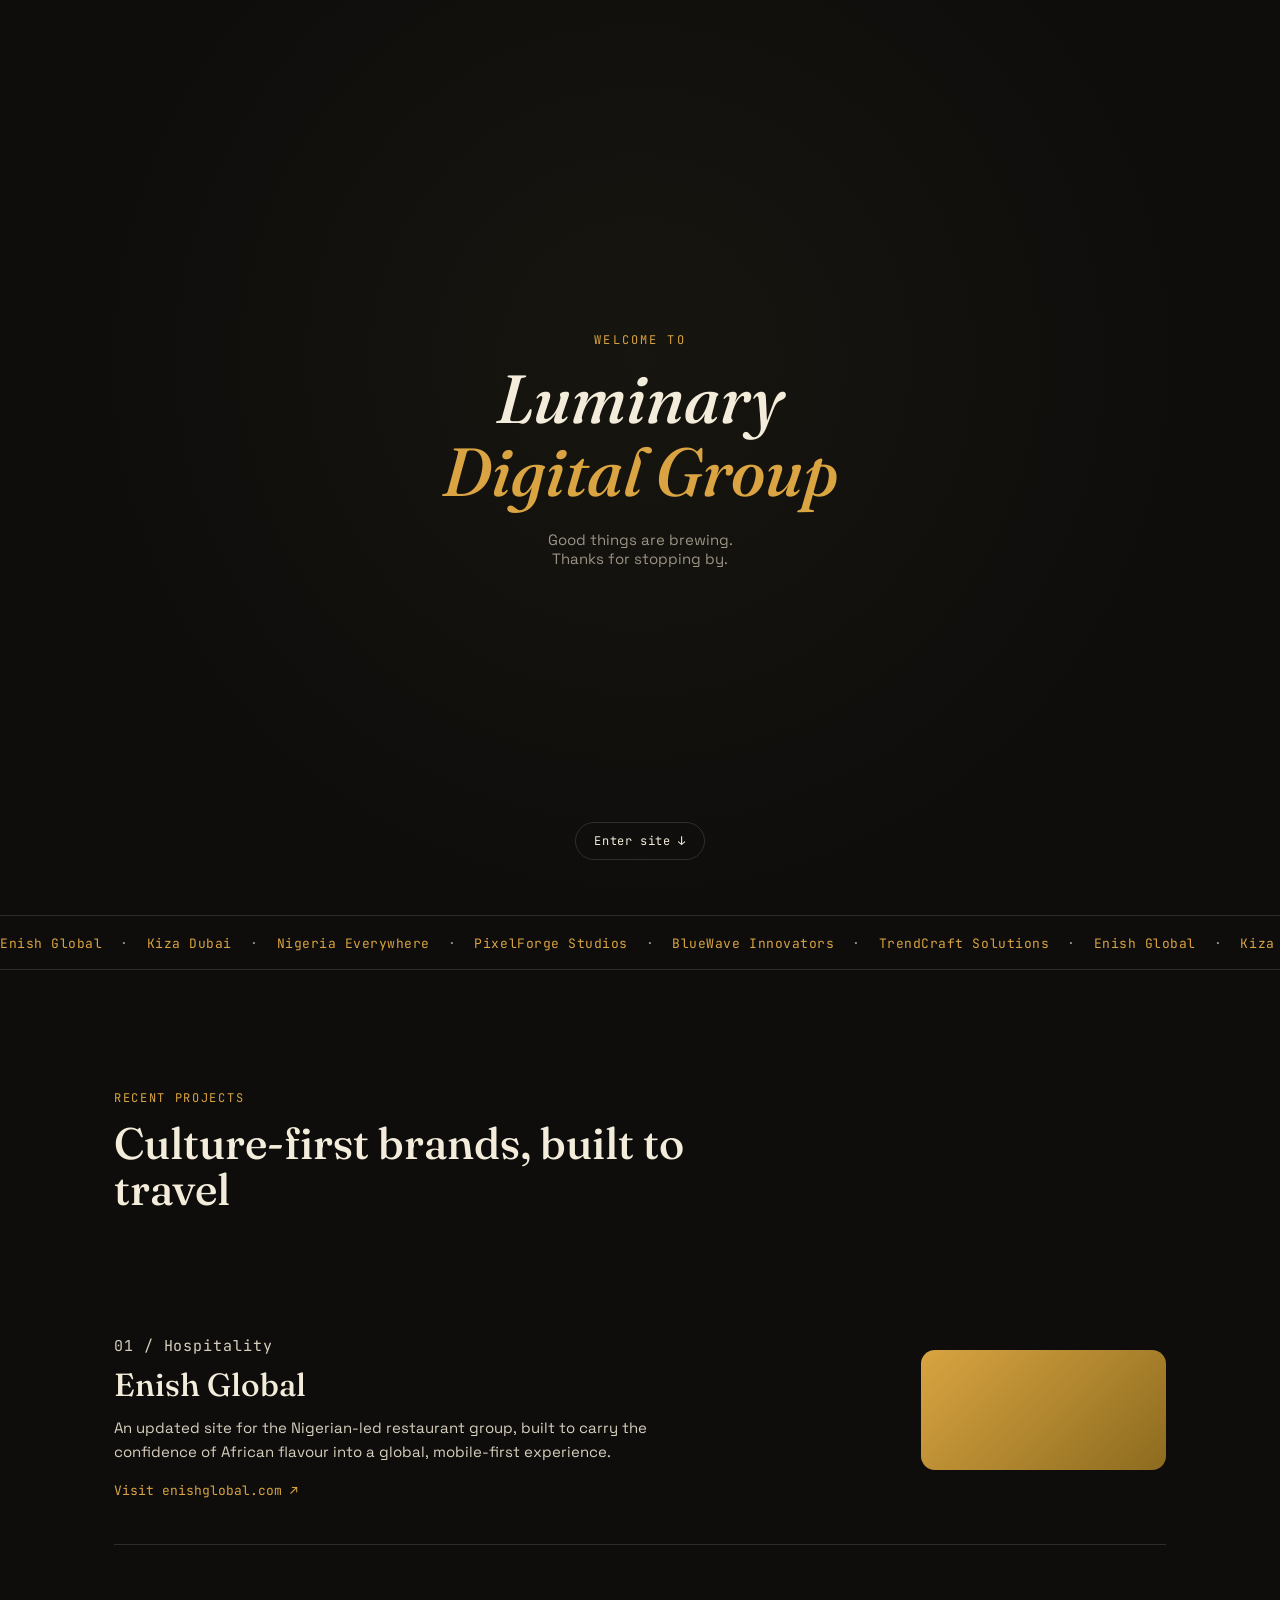
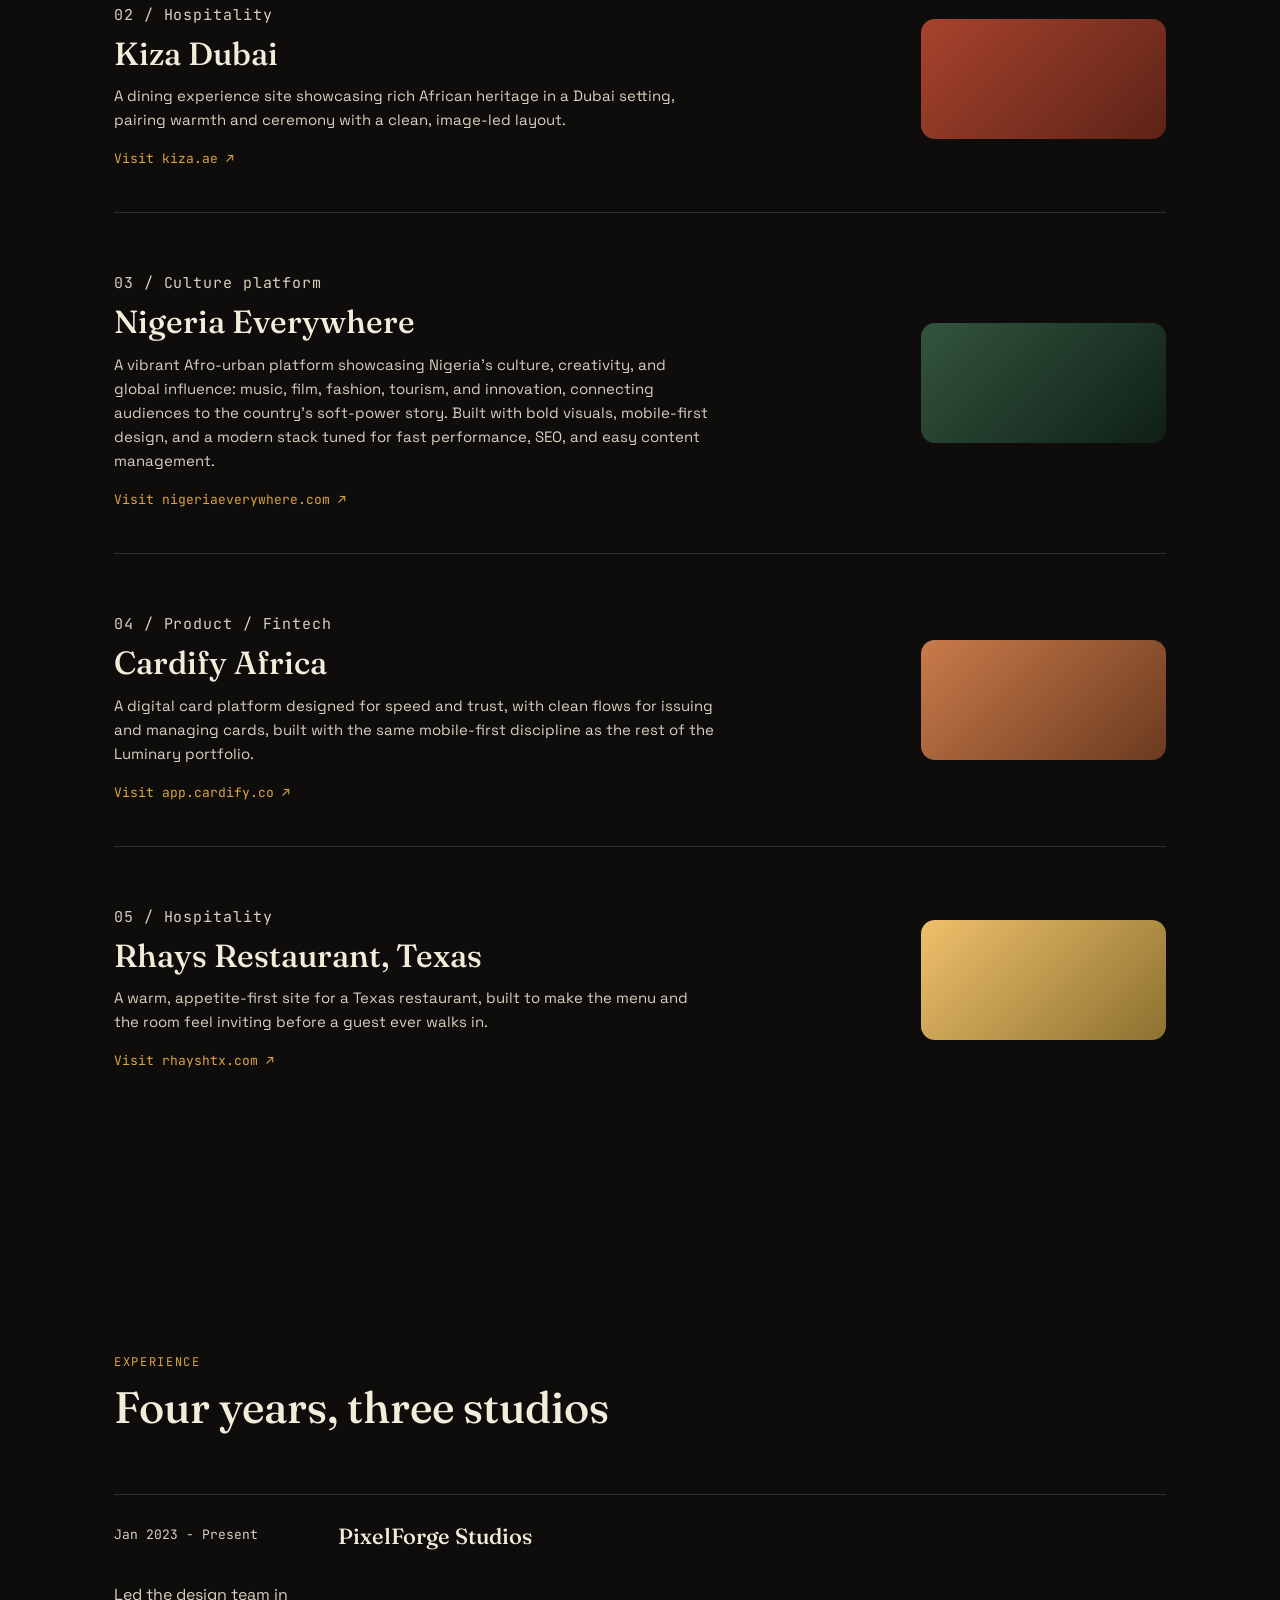
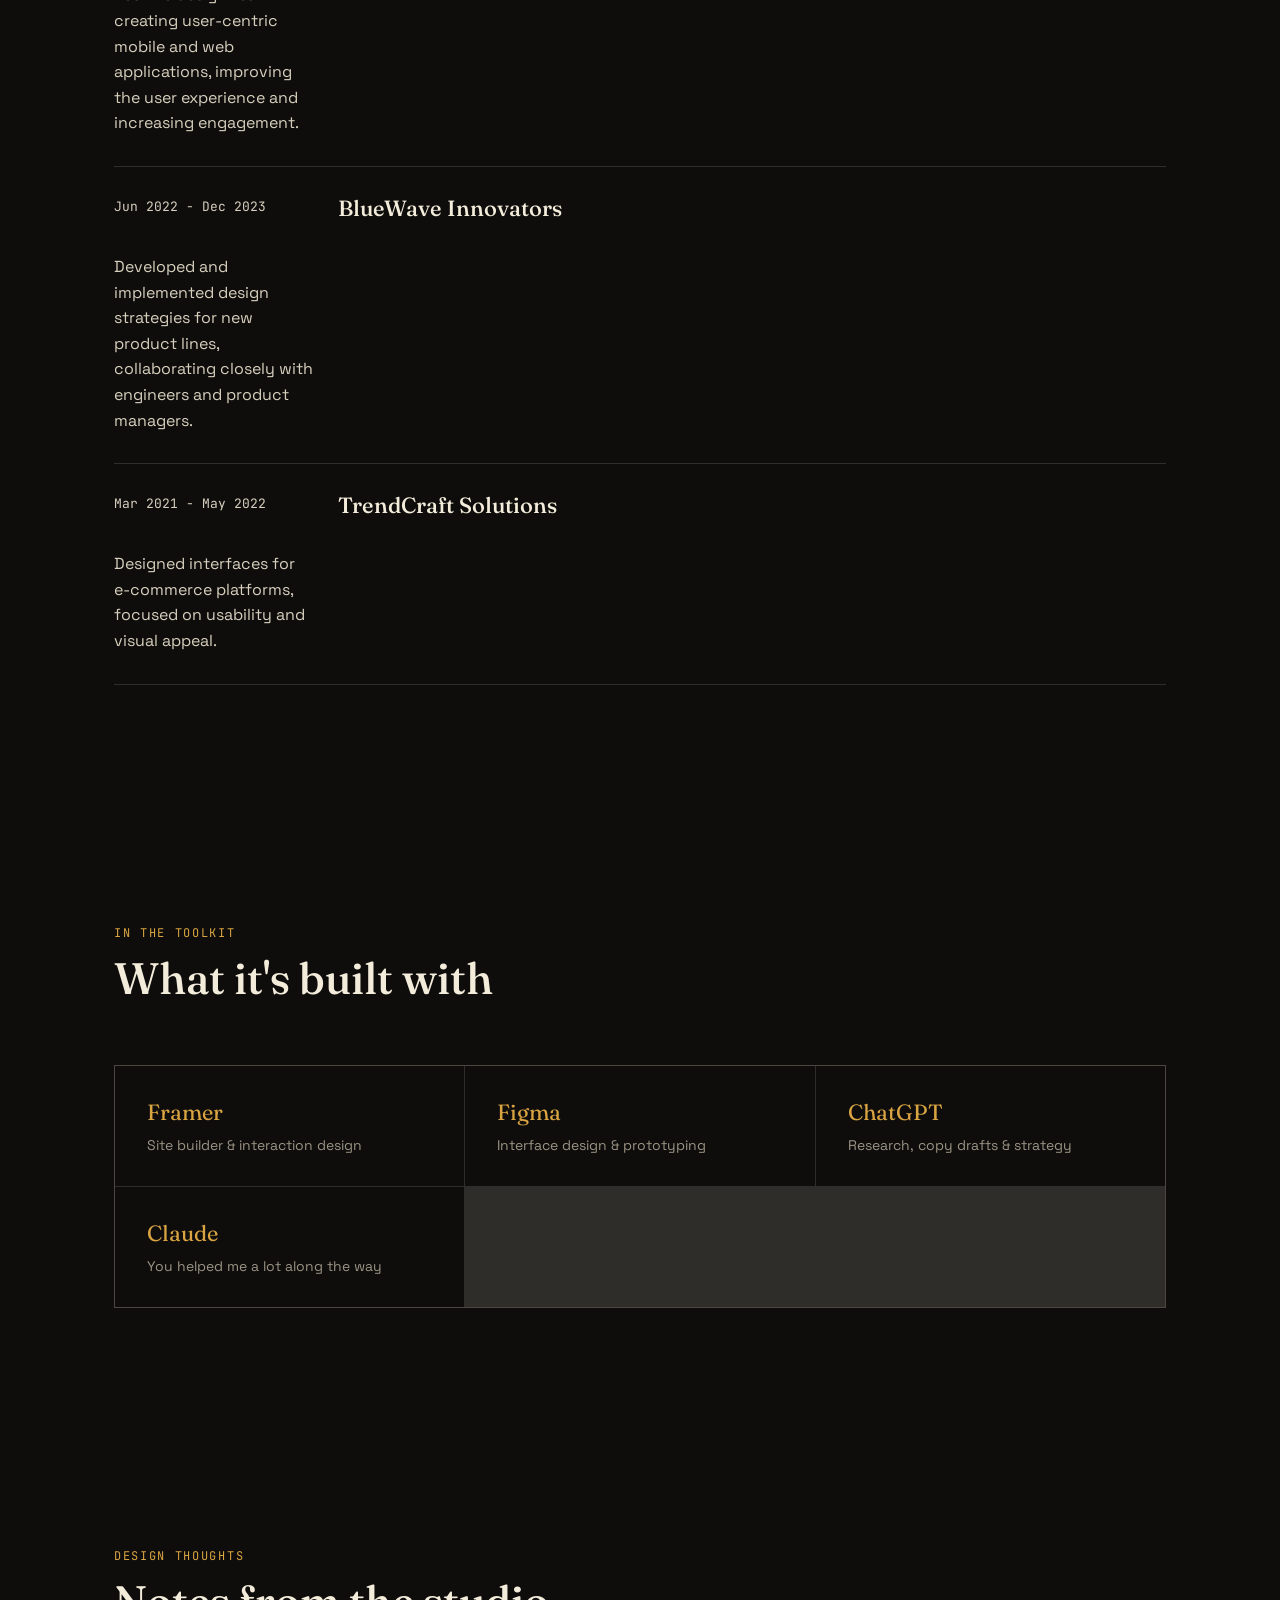
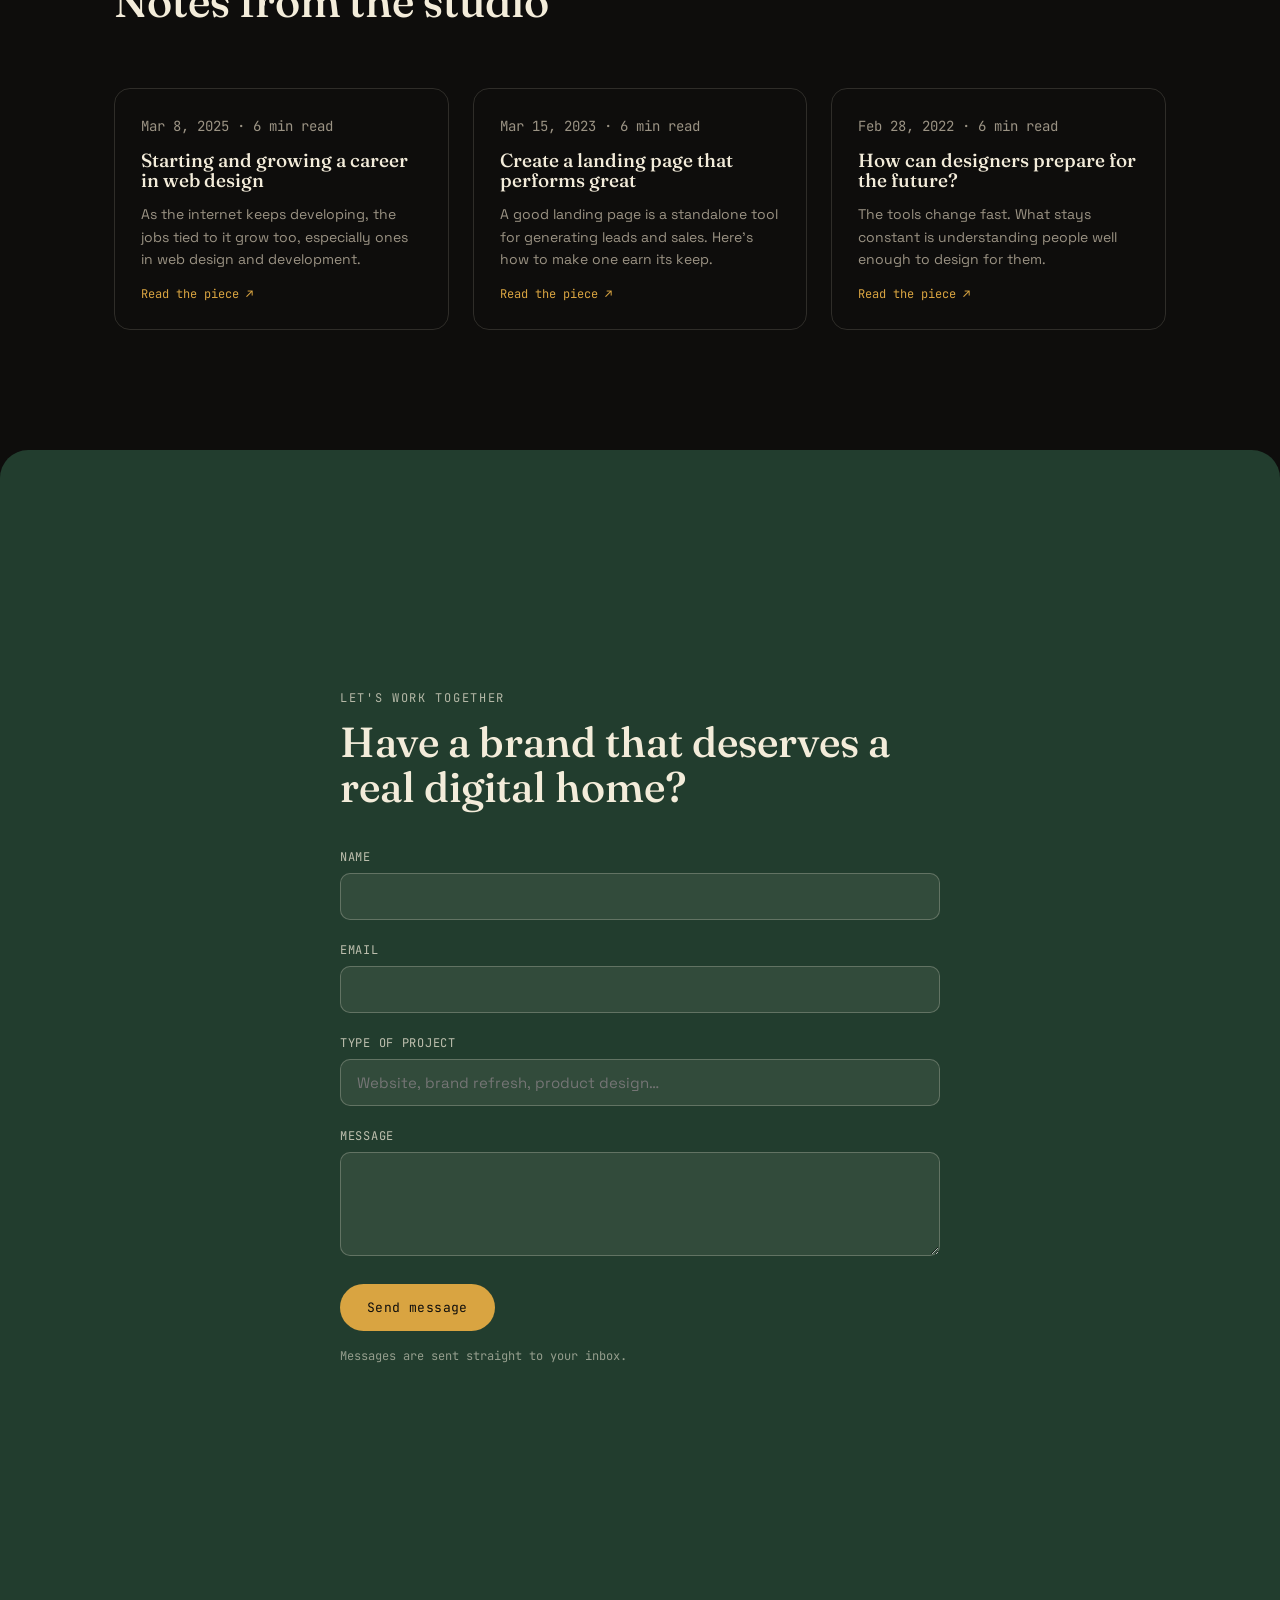
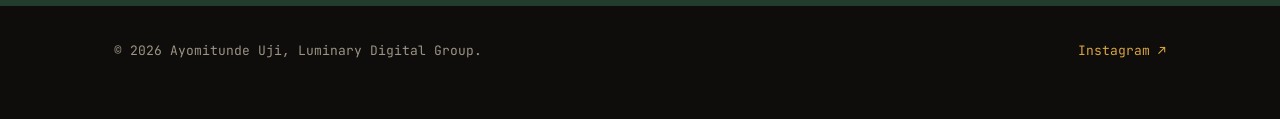
==== commit d2625226: "Update index.html" ====
--- a/index.html
+++ b/index.html
@@ -3,7 +3,7 @@
 <head>
 <meta charset="UTF-8">
 <meta name="viewport" content="width=device-width, initial-scale=1.0">
-<title>Ayomitunde Uji — Web Designer, Luminary Digital Group</title>
+<title>Ayomitunde Uji | Web Designer, Luminary Digital Group</title>
 <meta name="description" content="Ayomitunde Uji is a web designer and CEO of Luminary Digital Group, building bold Afro-urban digital brands for hospitality, culture, and lifestyle clients.">
 <link rel="preconnect" href="https://fonts.googleapis.com">
 <link rel="preconnect" href="https://fonts.gstatic.com" crossorigin>
@@ -20,7 +20,7 @@
       <span>Luminary</span>
       <span>Digital Group</span>
     </h1>
-    <p class="splash-tagline">Good things are brewing — thanks for stopping by.</p>
+    <p class="splash-tagline">Good things are brewing.<br>Thanks for stopping by.</p>
   </div>
   <button class="splash-skip" id="splashSkip">Enter site ↓</button>
 </div>
@@ -34,9 +34,11 @@
 <header class="site-header">
   <a class="brand" href="#top">Luminary Digital Group</a>
   <nav class="nav" id="siteNav">
+    <a href="about.html">About</a>
     <a href="#work">Work</a>
     <a href="#experience">Experience</a>
     <a href="#tools">Tools</a>
+    <a href="certifications.html">Certifications</a>
     <a href="#thoughts">Thoughts</a>
     <a href="#contact" class="nav-cta">Start a project</a>
   </nav>
@@ -51,15 +53,15 @@
   <section class="hero">
     <div class="hero-grid">
       <div class="hero-copy">
-        <p class="eyebrow">Web design &amp; digital branding — Lagos → worldwide</p>
+        <p class="eyebrow">Web design &amp; digital branding</p>
         <h1>
           Ayomitunde Uji
           <svg class="underline" viewBox="0 0 620 30" preserveAspectRatio="none" aria-hidden="true">
             <path d="M4,20 C120,4 260,28 340,14 C430,-2 540,22 616,10" />
           </svg>
         </h1>
-        <p class="role">Web designer. CEO, <span>Luminary Digital Group.</span></p>
-        <p class="lede">I build digital homes for brands with real culture behind them — restaurants, heritage tourism, hospitality — where the story is bold enough to carry the design, not the other way around.</p>
+        <p class="role">Web Designer, Mobile App Developer &amp; Cybersecurity Solutions. CEO, <span>Luminary Digital Group.</span></p>
+        <p class="lede">I build digital homes for brands with real culture behind them: restaurants, heritage tourism, hospitality, where the story is bold enough to carry the design, not the other way around.</p>
         <div class="hero-actions">
           <a href="#work" class="btn btn-primary">See the work</a>
           <a href="https://www.instagram.com/mr_eyanu/" class="btn btn-ghost" target="_blank" rel="noopener">Instagram ↗</a>
@@ -129,7 +131,7 @@
         <div class="project-info">
           <p class="project-index">02 / Hospitality</p>
           <h3>Kiza Dubai</h3>
-          <p>A dining experience site showcasing rich African heritage in a Dubai setting — pairing warmth and ceremony with a clean, image-led layout.</p>
+          <p>A dining experience site showcasing rich African heritage in a Dubai setting, pairing warmth and ceremony with a clean, image-led layout.</p>
           <a href="https://kiza.ae/" target="_blank" rel="noopener" class="project-link">Visit kiza.ae ↗</a>
         </div>
         <div class="project-swatch swatch-rust"></div>
@@ -139,7 +141,7 @@
         <div class="project-info">
           <p class="project-index">03 / Culture platform</p>
           <h3>Nigeria Everywhere</h3>
-          <p>A vibrant Afro-urban platform showcasing Nigeria's culture, creativity, and global influence — music, film, fashion, tourism, and innovation, connecting audiences to the country's soft-power story. Built with bold visuals, mobile-first design, and a modern stack tuned for fast performance, SEO, and easy content management.</p>
+          <p>A vibrant Afro-urban platform showcasing Nigeria's culture, creativity, and global influence: music, film, fashion, tourism, and innovation, connecting audiences to the country's soft-power story. Built with bold visuals, mobile-first design, and a modern stack tuned for fast performance, SEO, and easy content management.</p>
           <a href="https://nigeriaeverywhere.com/" target="_blank" rel="noopener" class="project-link">Visit nigeriaeverywhere.com ↗</a>
         </div>
         <div class="project-swatch swatch-forest"></div>
@@ -149,7 +151,7 @@
         <div class="project-info">
           <p class="project-index">04 / Product / Fintech</p>
           <h3>Cardify Africa</h3>
-          <p>A digital card platform designed for speed and trust — clean flows for issuing and managing cards, built with the same mobile-first discipline as the rest of the Luminary portfolio.</p>
+          <p>A digital card platform designed for speed and trust, with clean flows for issuing and managing cards, built with the same mobile-first discipline as the rest of the Luminary portfolio.</p>
           <a href="https://app.cardify.co/" target="_blank" rel="noopener" class="project-link">Visit app.cardify.co ↗</a>
         </div>
         <div class="project-swatch swatch-clay"></div>
@@ -159,7 +161,7 @@
         <div class="project-info">
           <p class="project-index">05 / Hospitality</p>
           <h3>Rhays Restaurant, Texas</h3>
-          <p>A warm, appetite-first site for a Texas restaurant — built to make the menu and the room feel inviting before a guest ever walks in.</p>
+          <p>A warm, appetite-first site for a Texas restaurant, built to make the menu and the room feel inviting before a guest ever walks in.</p>
           <a href="https://rhayshtx.com/" target="_blank" rel="noopener" class="project-link">Visit rhayshtx.com ↗</a>
         </div>
         <div class="project-swatch swatch-gold-deep"></div>
@@ -176,17 +178,17 @@
 
     <ol class="timeline">
       <li class="timeline-item">
-        <p class="timeline-date">Jan 2023 — Present</p>
+        <p class="timeline-date">Jan 2023 - Present</p>
         <h3>PixelForge Studios</h3>
         <p>Led the design team in creating user-centric mobile and web applications, improving the user experience and increasing engagement.</p>
       </li>
       <li class="timeline-item">
-        <p class="timeline-date">Jun 2022 — Dec 2023</p>
+        <p class="timeline-date">Jun 2022 - Dec 2023</p>
         <h3>BlueWave Innovators</h3>
         <p>Developed and implemented design strategies for new product lines, collaborating closely with engineers and product managers.</p>
       </li>
       <li class="timeline-item">
-        <p class="timeline-date">Mar 2021 — May 2022</p>
+        <p class="timeline-date">Mar 2021 - May 2022</p>
         <h3>TrendCraft Solutions</h3>
         <p>Designed interfaces for e-commerce platforms, focused on usability and visual appeal.</p>
       </li>
@@ -202,7 +204,7 @@
     <div class="tool-grid">
       <div class="tool-card">
         <p class="tool-name">Framer</p>
-        <p class="tool-desc">Site builder — publishing &amp; interaction design</p>
+        <p class="tool-desc">Site builder &amp; interaction design</p>
       </div>
       <div class="tool-card">
         <p class="tool-name">Figma</p>
@@ -211,6 +213,10 @@
       <div class="tool-card">
         <p class="tool-name">ChatGPT</p>
         <p class="tool-desc">Research, copy drafts &amp; strategy</p>
+      </div>
+      <div class="tool-card">
+        <p class="tool-name">Claude</p>
+        <p class="tool-desc">You helped me a lot along the way</p>
       </div>
     </div>
   </section>
@@ -225,13 +231,13 @@
       <a class="thought-card" href="blog-career.html">
         <p class="thought-date">Mar 8, 2025 · 6 min read</p>
         <h3>Starting and growing a career in web design</h3>
-        <p>As the internet keeps developing, the jobs tied to it grow too — especially ones in web design and development.</p>
+        <p>As the internet keeps developing, the jobs tied to it grow too, especially ones in web design and development.</p>
         <span class="thought-read">Read the piece ↗</span>
       </a>
       <a class="thought-card" href="blog-landing-page.html">
         <p class="thought-date">Mar 15, 2023 · 6 min read</p>
         <h3>Create a landing page that performs great</h3>
-        <p>A good landing page is a standalone tool for generating leads and sales — here's how to make one earn its keep.</p>
+        <p>A good landing page is a standalone tool for generating leads and sales. Here's how to make one earn its keep.</p>
         <span class="thought-read">Read the piece ↗</span>
       </a>
       <a class="thought-card" href="blog-future.html">
@@ -275,10 +281,11 @@
 </main>
 
 <footer class="site-footer">
-  <p>© <span id="year"></span> Ayomitunde Uji — Luminary Digital Group.</p>
+  <p>© <span id="year"></span> Ayomitunde Uji, Luminary Digital Group.</p>
   <a href="https://www.instagram.com/mr_eyanu/" target="_blank" rel="noopener">Instagram ↗</a>
 </footer>
 
 <script src="script.js"></script>
 </body>
 </html>
+
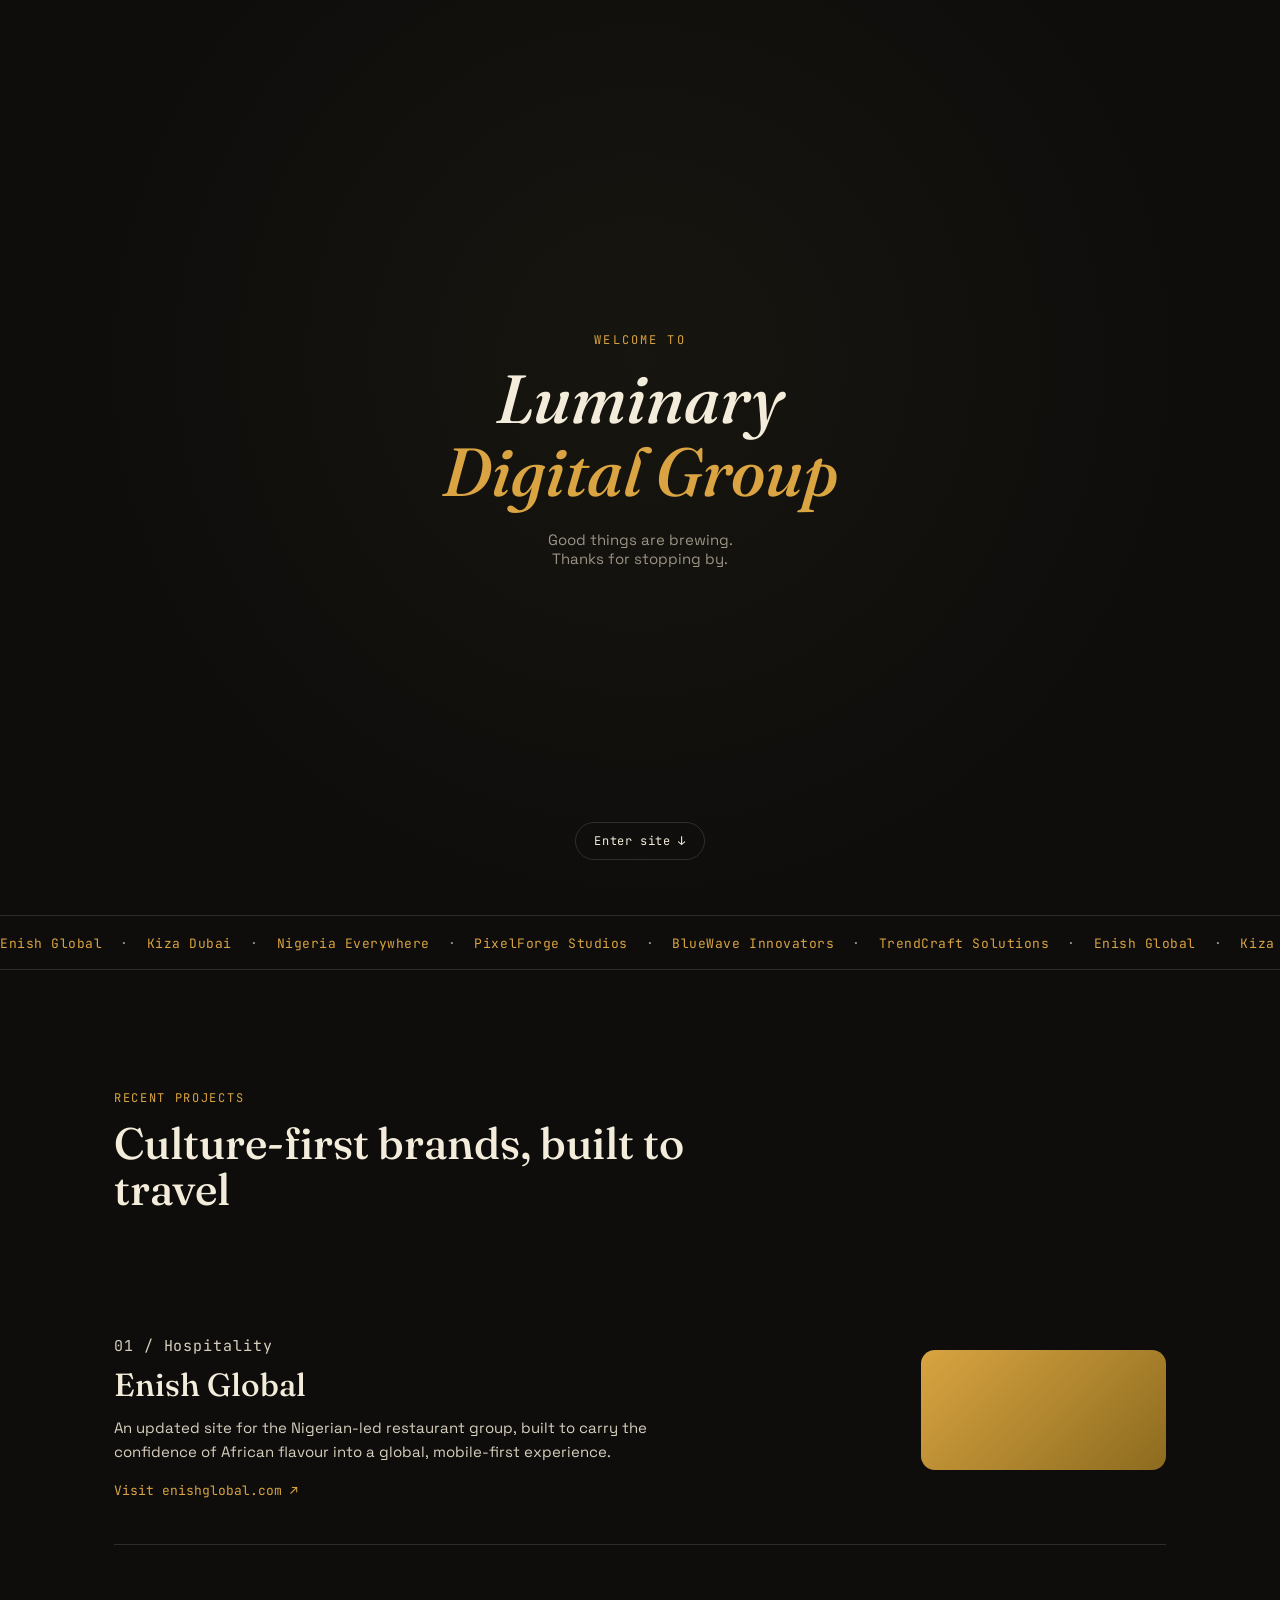
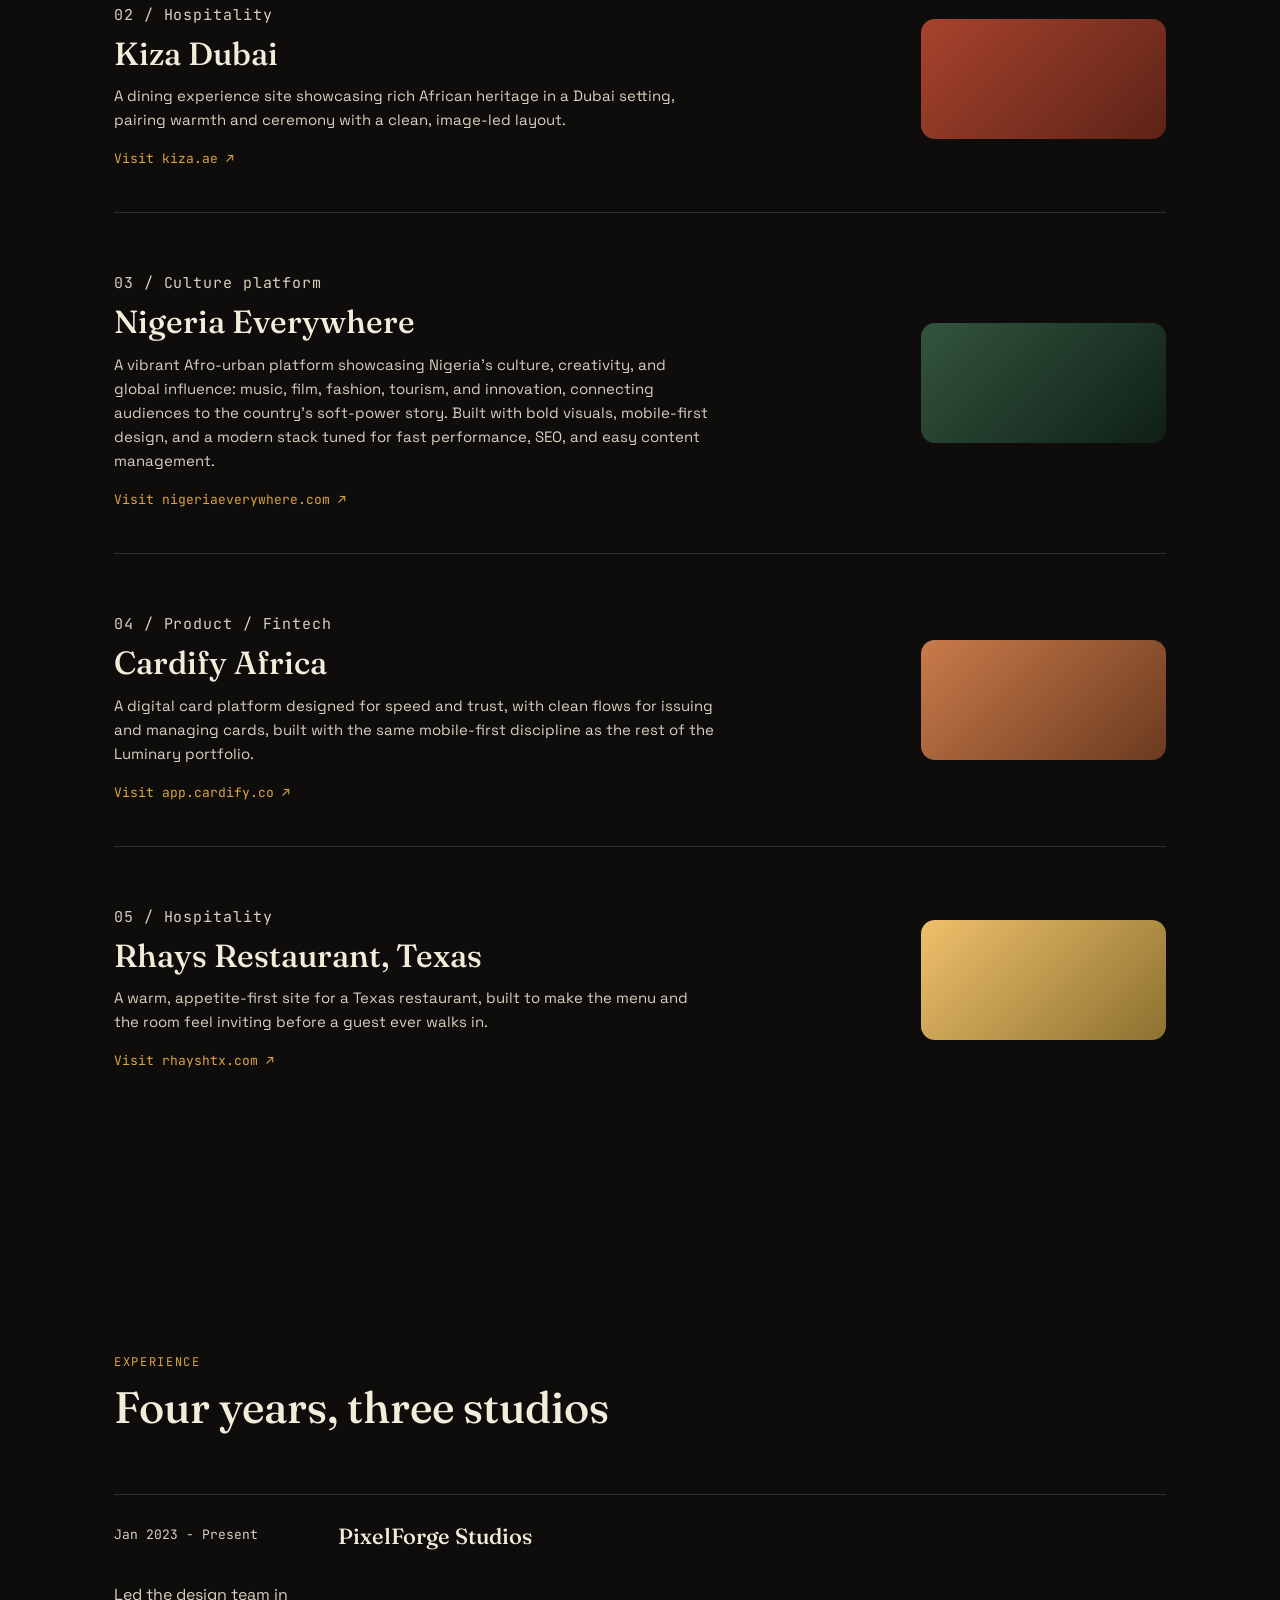
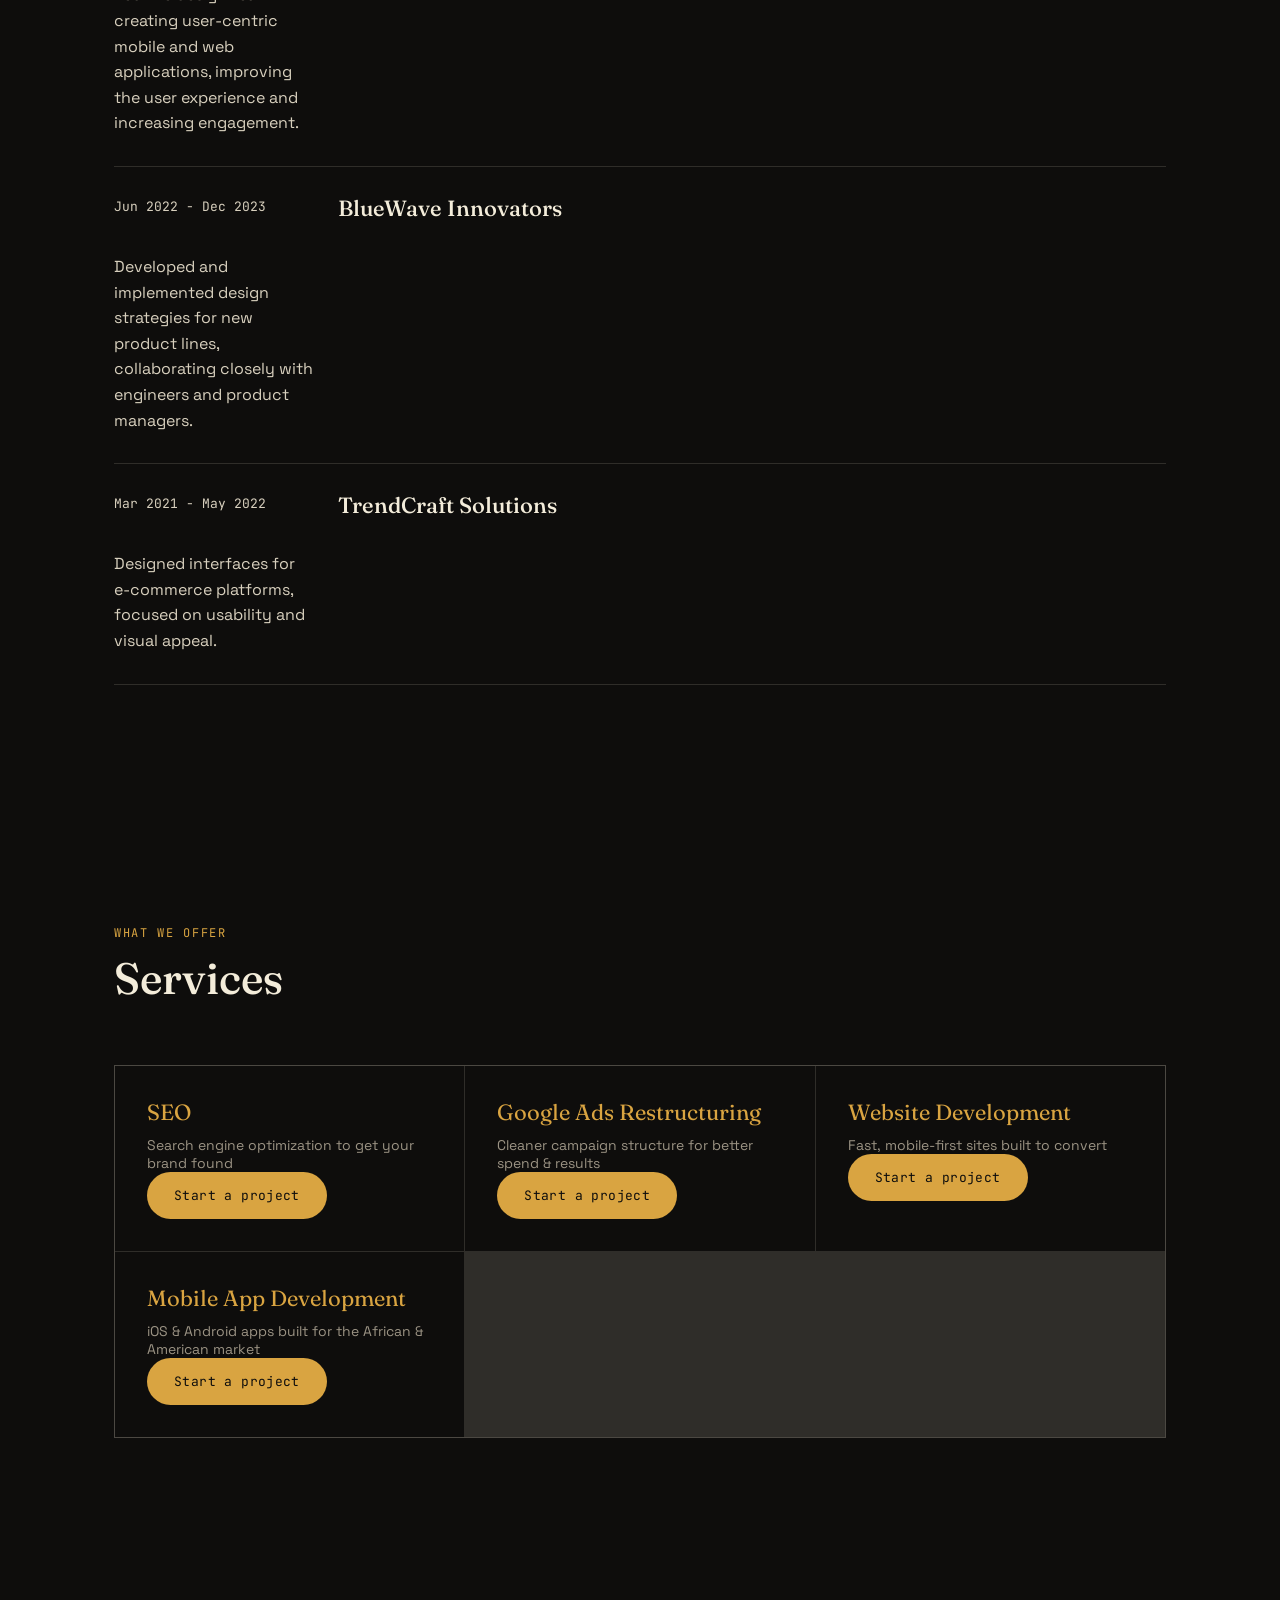
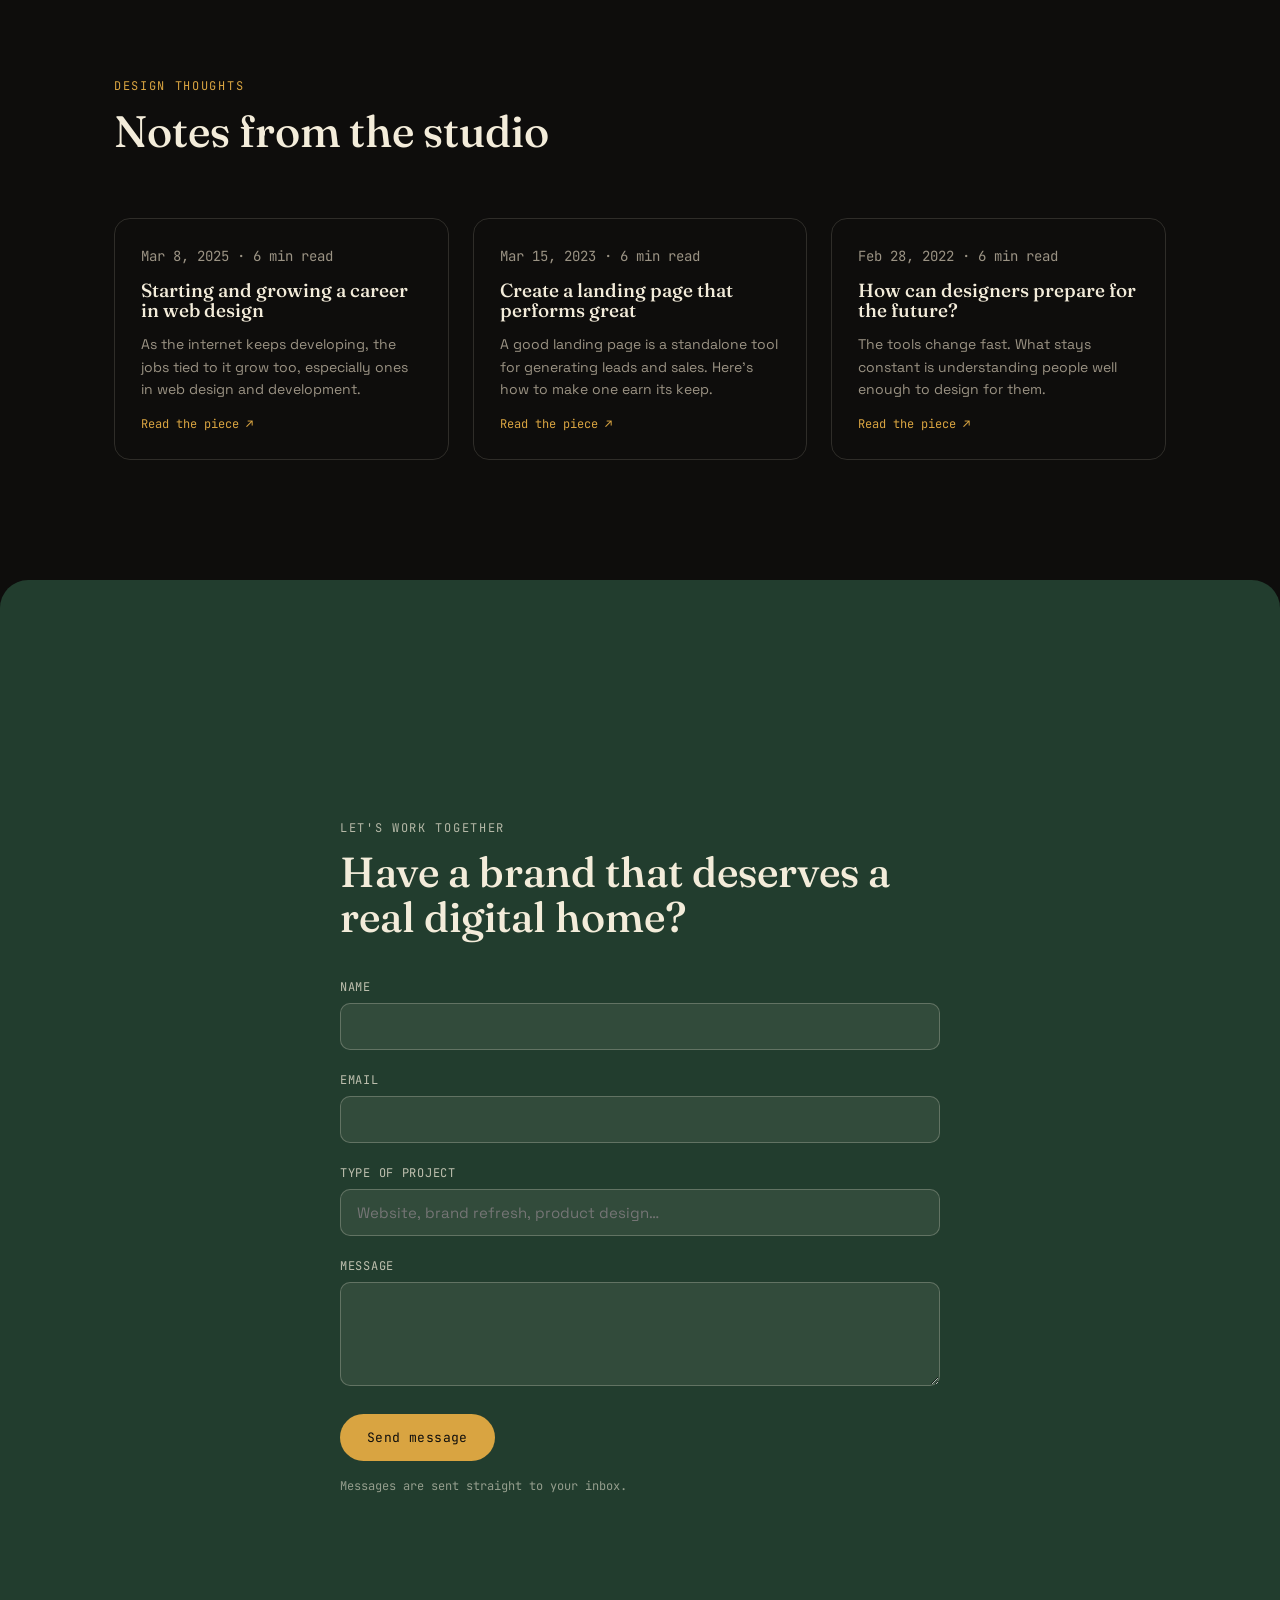
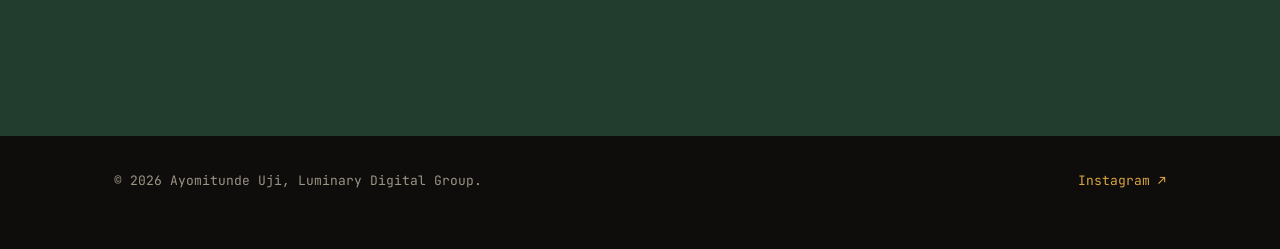
==== commit ad03e88f: "Update index.html" ====
--- a/index.html
+++ b/index.html
@@ -37,7 +37,7 @@
     <a href="about.html">About</a>
     <a href="#work">Work</a>
     <a href="#experience">Experience</a>
-    <a href="#tools">Tools</a>
+    <a href="index.html#services">Services</a>
     <a href="certifications.html">Certifications</a>
     <a href="#thoughts">Thoughts</a>
     <a href="#contact" class="nav-cta">Start a project</a>
@@ -195,28 +195,32 @@
     </ol>
   </section>
 
-  <!-- TOOLS -->
-  <section class="tools" id="tools">
-    <div class="section-head">
-      <p class="eyebrow">In the toolkit</p>
-      <h2>What it's built with</h2>
+  <!-- SERVICES -->
+  <section class="tools" id="services">
+    <div class="section-head">
+      <p class="eyebrow">What we offer</p>
+      <h2>Services</h2>
     </div>
     <div class="tool-grid">
       <div class="tool-card">
-        <p class="tool-name">Framer</p>
-        <p class="tool-desc">Site builder &amp; interaction design</p>
-      </div>
-      <div class="tool-card">
-        <p class="tool-name">Figma</p>
-        <p class="tool-desc">Interface design &amp; prototyping</p>
-      </div>
-      <div class="tool-card">
-        <p class="tool-name">ChatGPT</p>
-        <p class="tool-desc">Research, copy drafts &amp; strategy</p>
-      </div>
-      <div class="tool-card">
-        <p class="tool-name">Claude</p>
-        <p class="tool-desc">You helped me a lot along the way</p>
+        <p class="tool-name">SEO</p>
+        <p class="tool-desc">Search engine optimization to get your brand found</p>
+        <a href="#contact" class="btn btn-primary">Start a project</a>
+      </div>
+      <div class="tool-card">
+        <p class="tool-name">Google Ads Restructuring</p>
+        <p class="tool-desc">Cleaner campaign structure for better spend &amp; results</p>
+        <a href="#contact" class="btn btn-primary">Start a project</a>
+      </div>
+      <div class="tool-card">
+        <p class="tool-name">Website Development</p>
+        <p class="tool-desc">Fast, mobile-first sites built to convert</p>
+        <a href="#contact" class="btn btn-primary">Start a project</a>
+      </div>
+      <div class="tool-card">
+        <p class="tool-name">Mobile App Development</p>
+        <p class="tool-desc">iOS &amp; Android apps built for the African &amp; American market</p>
+        <a href="#contact" class="btn btn-primary">Start a project</a>
       </div>
     </div>
   </section>
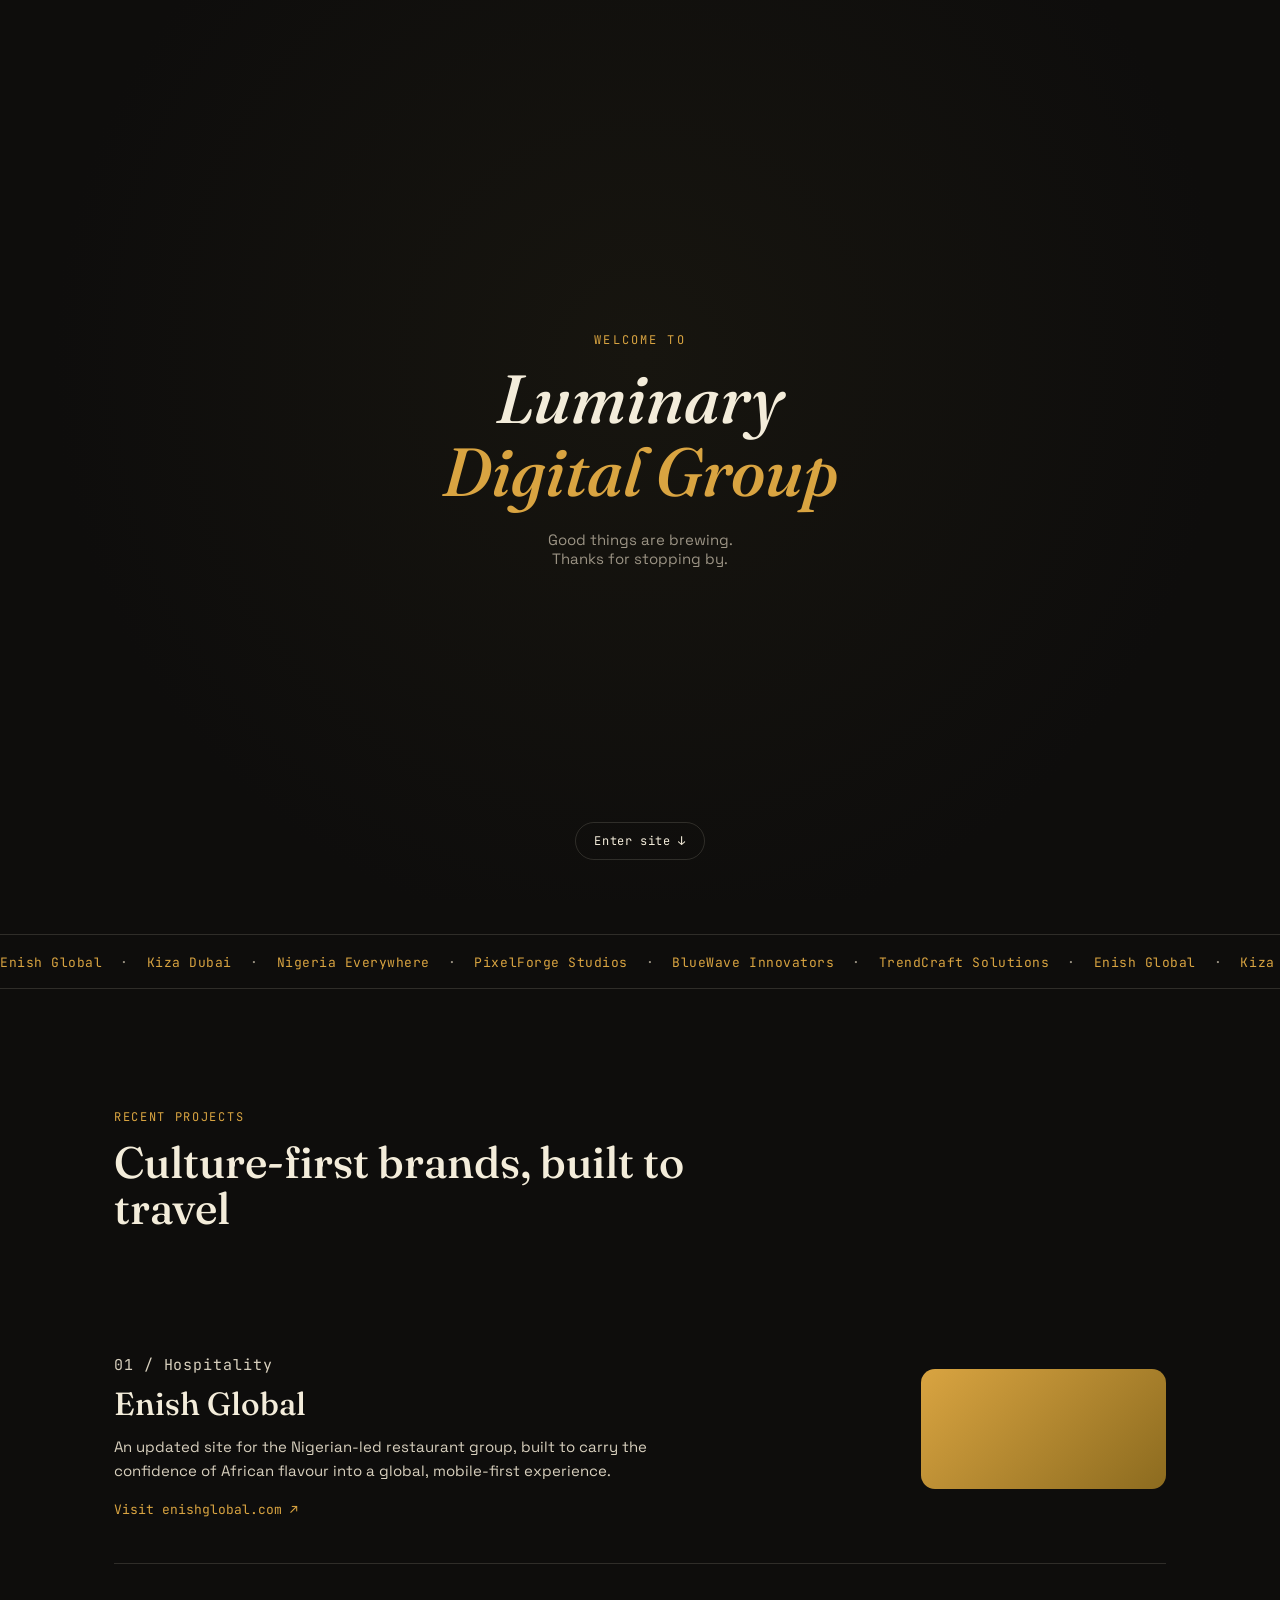
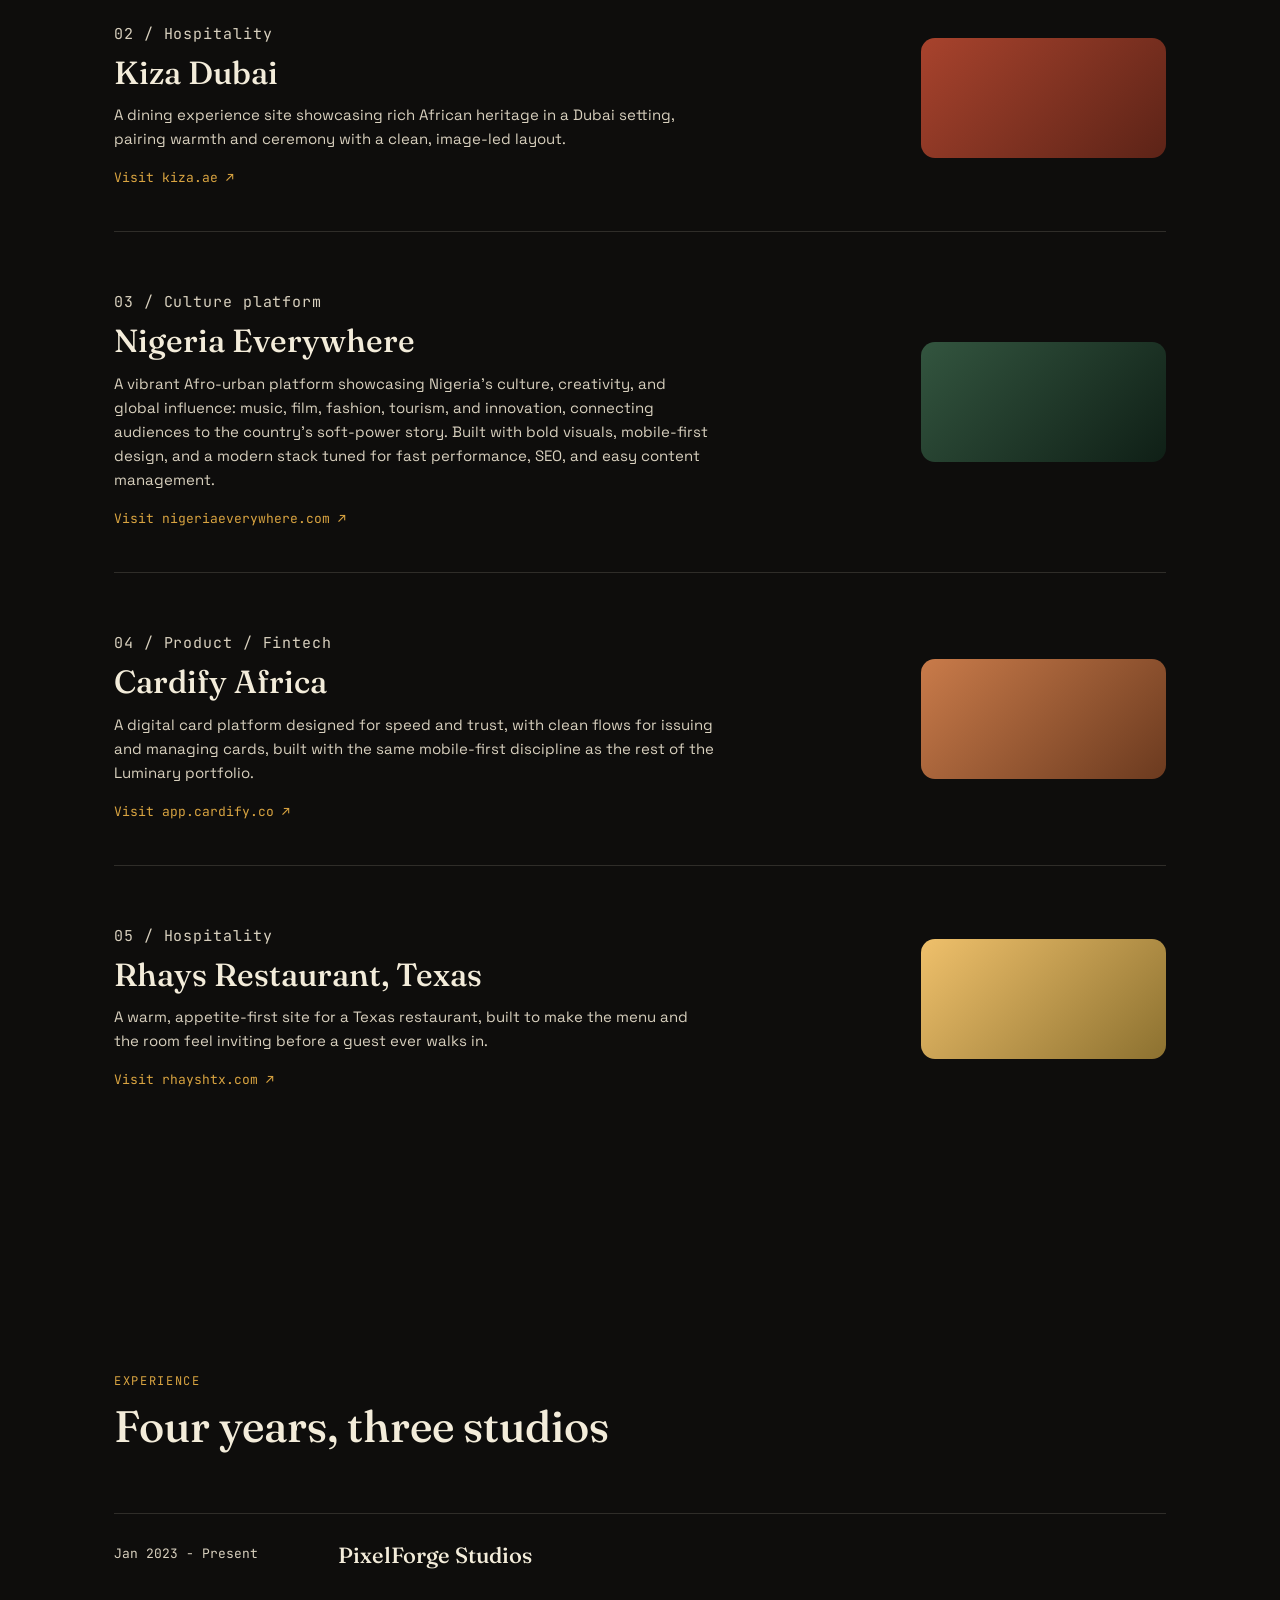
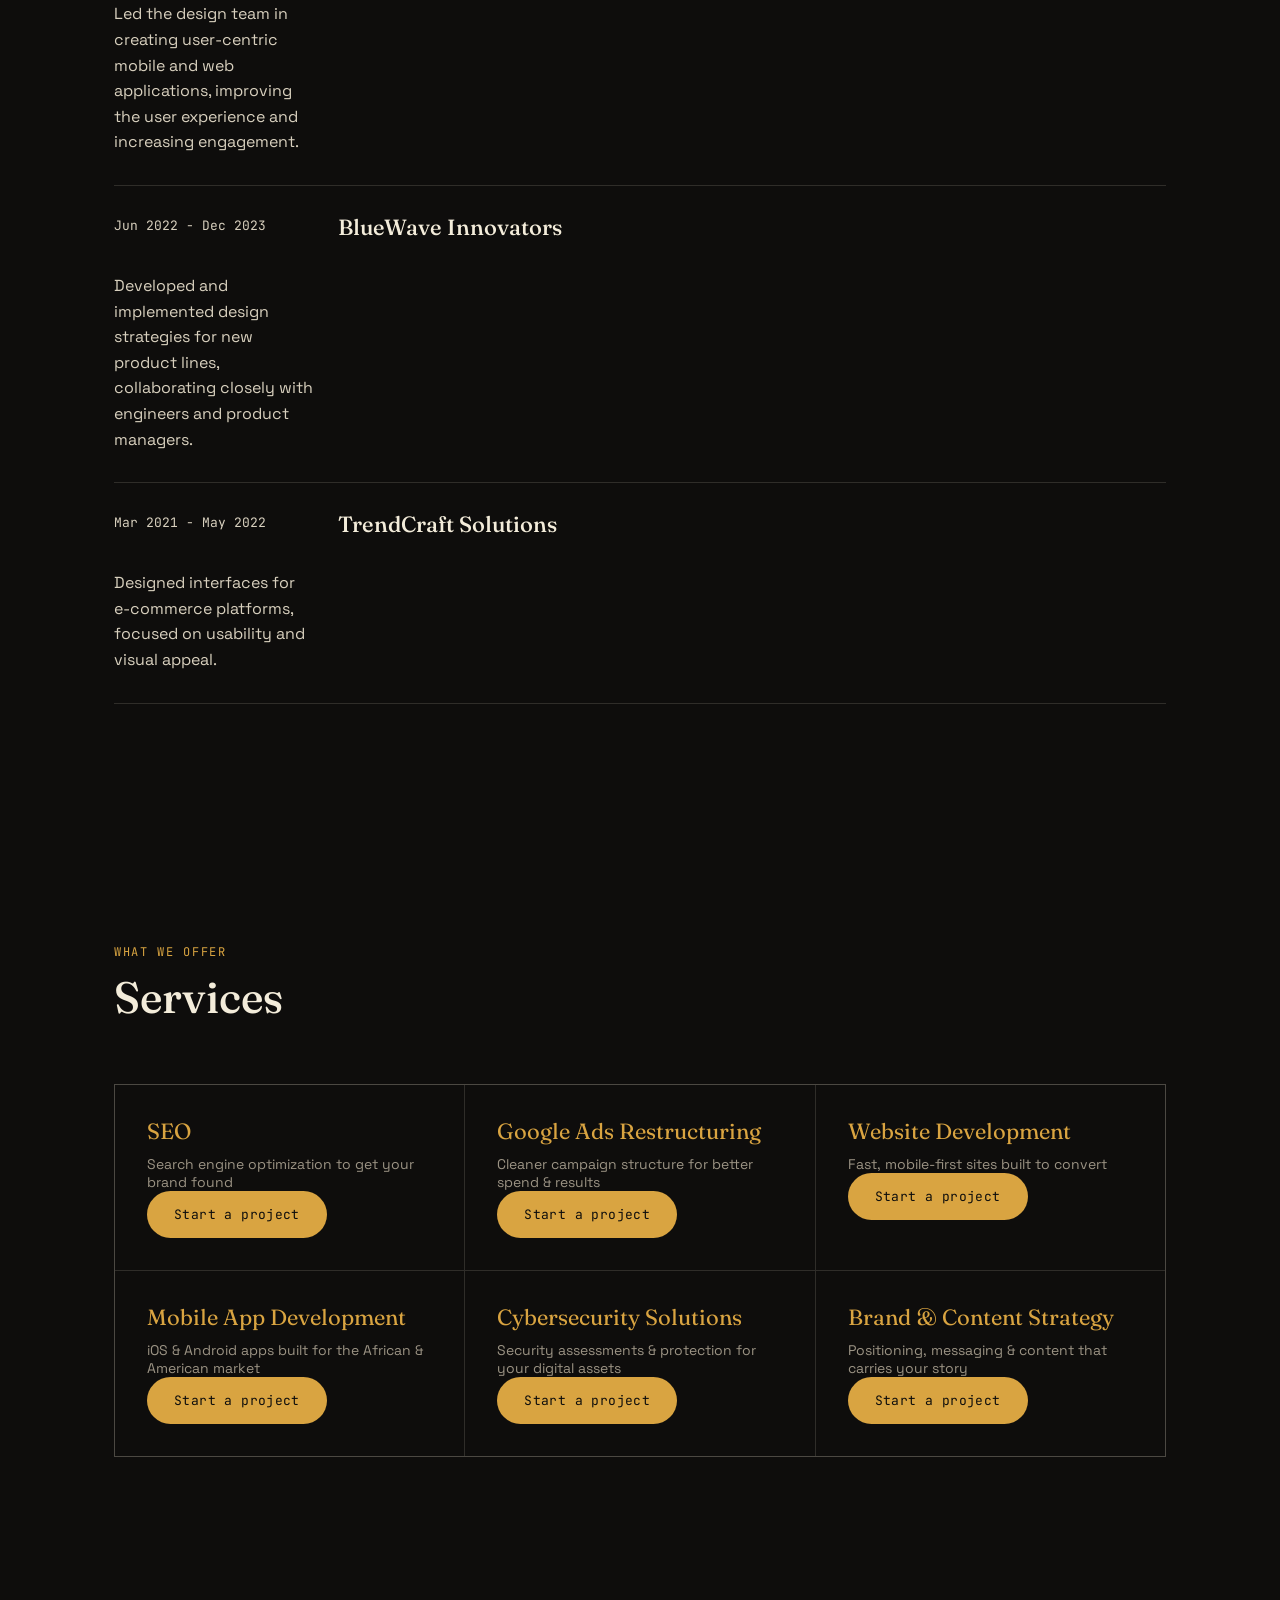
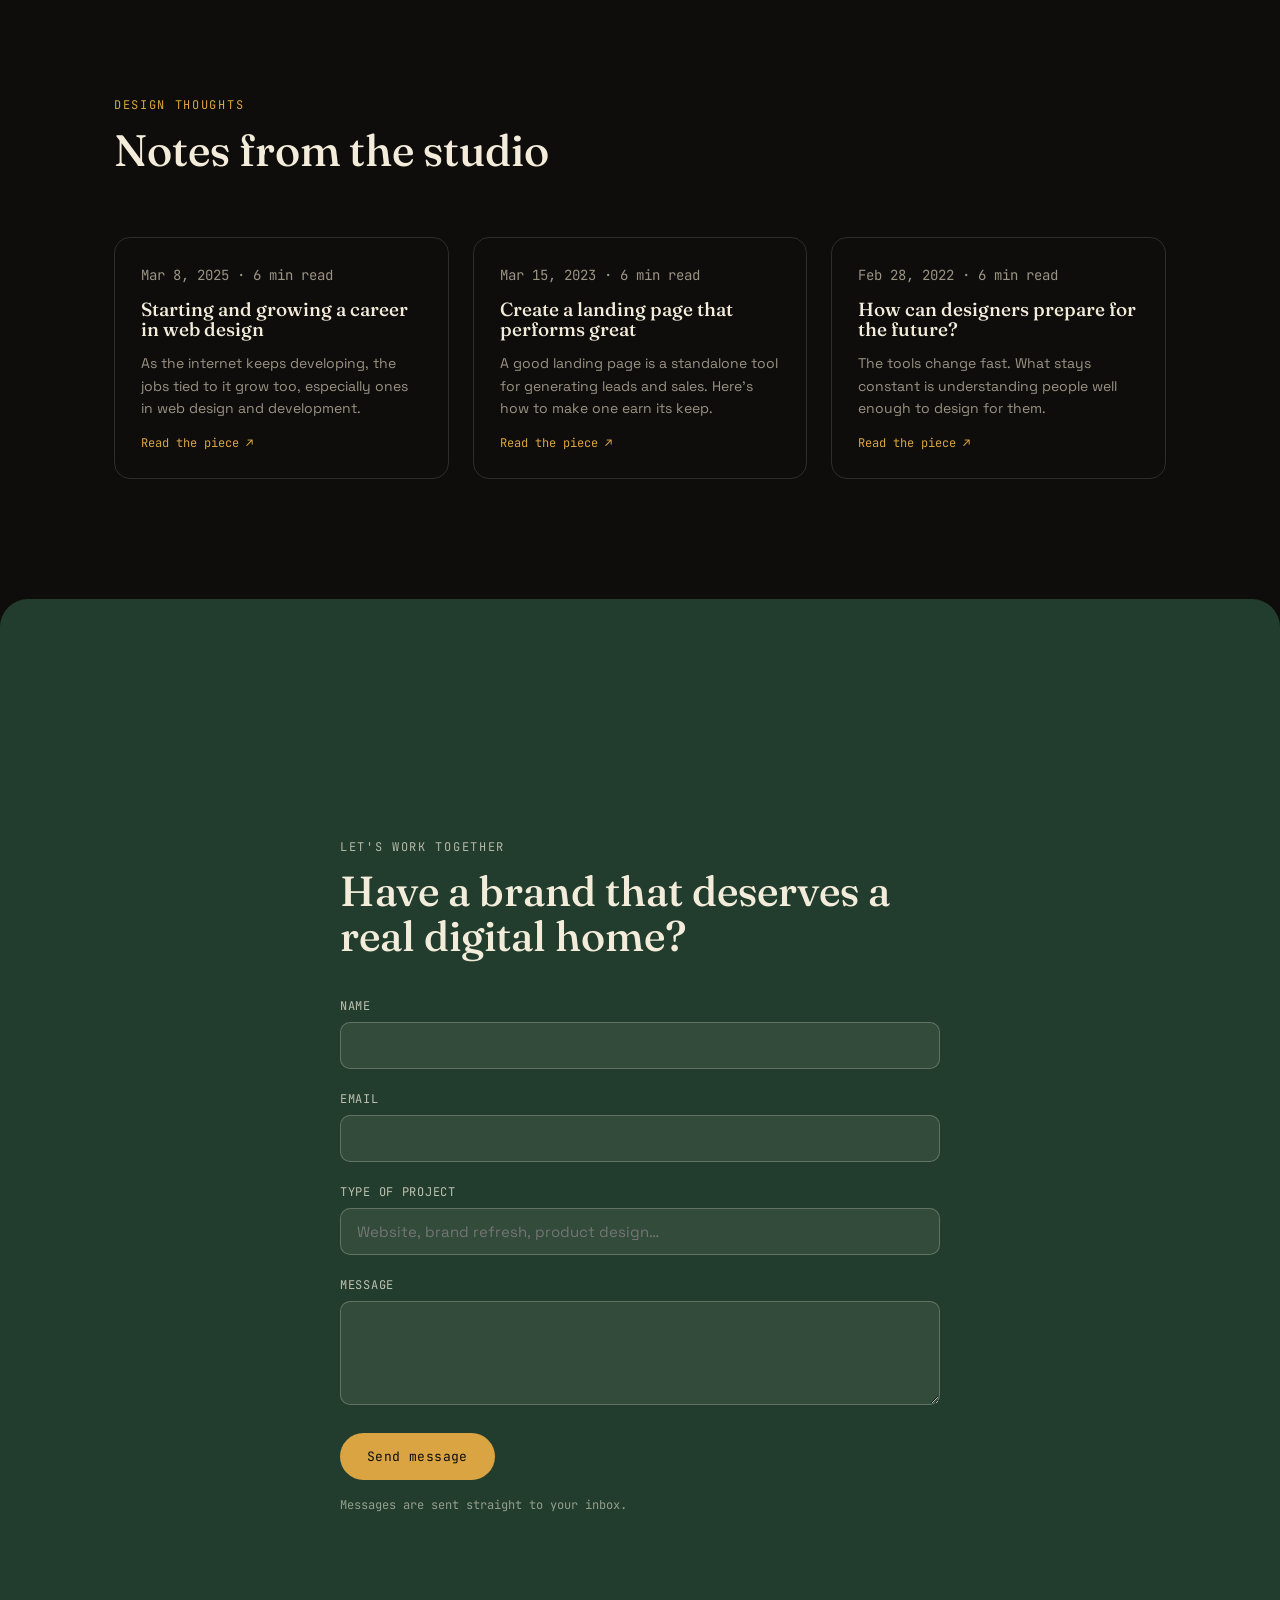
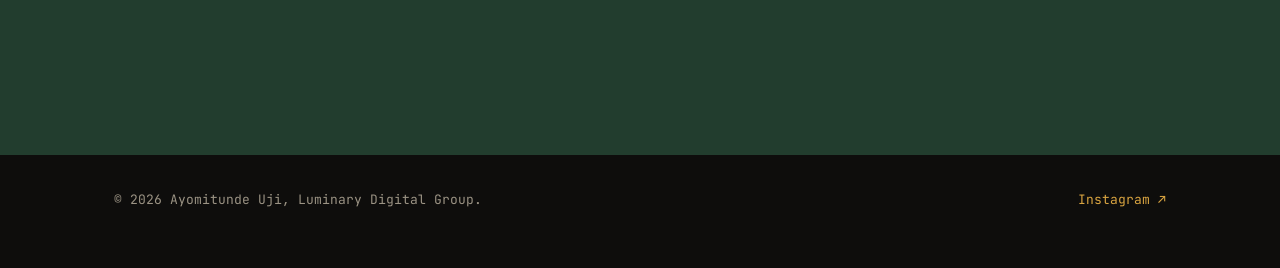
==== commit 503d612c: "Update index.html" ====
--- a/index.html
+++ b/index.html
@@ -9,8 +9,82 @@
 <link rel="preconnect" href="https://fonts.gstatic.com" crossorigin>
 <link href="https://fonts.googleapis.com/css2?family=Fraunces:ital,opsz,wght@0,9..144,300;0,9..144,500;0,9..144,600;1,9..144,500&family=Space+Grotesk:wght@400;500;600;700&family=JetBrains+Mono:wght@400;500&display=swap" rel="stylesheet">
 <link rel="stylesheet" href="styles.css">
+<style>
+  /* ---- Day / night theme ---- */
+  .theme-toggle{background:transparent;border:none;padding:0;cursor:pointer;margin:0 6px;line-height:0;}
+  .theme-toggle-track{width:44px;height:24px;border-radius:999px;background:#3a332b;display:flex;align-items:center;padding:2px;transition:background .3s ease;}
+  .theme-toggle-thumb{width:20px;height:20px;border-radius:50%;background:#f3d98b;color:#2b2013;display:flex;align-items:center;justify-content:center;transform:translateX(0);transition:transform .3s ease,background .3s ease;}
+  .theme-toggle-thumb .icon-moon{display:none;}
+  html[data-theme="light"] .theme-toggle-track{background:#d9cdb8;}
+  html[data-theme="light"] .theme-toggle-thumb{transform:translateX(20px);background:#fff7e6;color:#7a5b1e;}
+  html[data-theme="light"] .theme-toggle-thumb .icon-sun{display:none;}
+  html[data-theme="light"] .theme-toggle-thumb .icon-moon{display:block;}
+
+  html[data-theme="light"] body,
+  html[data-theme="light"] .site-header,
+  html[data-theme="light"] .hero,
+  html[data-theme="light"] .work,
+  html[data-theme="light"] .experience,
+  html[data-theme="light"] .tools,
+  html[data-theme="light"] .thoughts,
+  html[data-theme="light"] .contact,
+  html[data-theme="light"] .site-footer{
+    background-color:#faf3e6 !important;
+    color:#241d15 !important;
+  }
+  html[data-theme="light"] .project,
+  html[data-theme="light"] .tool-card,
+  html[data-theme="light"] .thought-card{
+    background-color:#ffffff !important;
+    color:#241d15 !important;
+    border-color:rgba(0,0,0,.08) !important;
+  }
+  html[data-theme="light"] h1,
+  html[data-theme="light"] h2,
+  html[data-theme="light"] h3,
+  html[data-theme="light"] p,
+  html[data-theme="light"] .nav a,
+  html[data-theme="light"] .brand{
+    color:#241d15 !important;
+  }
+  html[data-theme="light"] .eyebrow,
+  html[data-theme="light"] .stat-num,
+  html[data-theme="light"] .tool-name{
+    color:#a8672e !important;
+  }
+  html[data-theme="light"] .btn-primary{
+    background:#caa23d !important;
+    color:#241d15 !important;
+  }
+  html[data-theme="light"] .btn-ghost{
+    border-color:#241d15 !important;
+    color:#241d15 !important;
+  }
+
+  /* ---- Mobile nav overlay fix ---- */
+  @media (max-width: 760px){
+    .site-header{position:relative;z-index:1000;}
+    .nav{
+      position:fixed !important;
+      inset:0 !important;
+      background:#0d0b09 !important;
+      z-index:999 !important;
+      flex-direction:column;
+      align-items:flex-start;
+      justify-content:flex-start;
+      gap:22px;
+      padding:110px 32px 40px;
+      overflow-y:auto;
+    }
+    html[data-theme="light"] .nav{background:#faf3e6 !important;}
+    .nav a{font-size:1.35rem;width:100%;}
+    .theme-toggle{order:2;}
+    .nav-toggle{order:3;}
+  }
+</style>
 </head>
 <body>
+<script>(function(){try{if(localStorage.getItem('ldg-theme')==='light'){document.documentElement.setAttribute('data-theme','light');}}catch(e){}})();</script>
 
 <!-- SPLASH -->
 <div class="splash" id="splash">
@@ -34,6 +108,7 @@
 <header class="site-header">
   <a class="brand" href="#top">Luminary Digital Group</a>
   <nav class="nav" id="siteNav">
+    <a href="index.html#top">Home</a>
     <a href="about.html">About</a>
     <a href="#work">Work</a>
     <a href="#experience">Experience</a>
@@ -42,6 +117,14 @@
     <a href="#thoughts">Thoughts</a>
     <a href="#contact" class="nav-cta">Start a project</a>
   </nav>
+  <button class="theme-toggle" id="themeToggle" aria-label="Toggle day and night mode" type="button">
+    <span class="theme-toggle-track">
+      <span class="theme-toggle-thumb">
+        <svg class="icon-sun" viewBox="0 0 24 24" width="14" height="14" aria-hidden="true"><circle cx="12" cy="12" r="4.5" fill="currentColor"/><g stroke="currentColor" stroke-width="1.6" stroke-linecap="round"><line x1="12" y1="1.5" x2="12" y2="4"/><line x1="12" y1="20" x2="12" y2="22.5"/><line x1="1.5" y1="12" x2="4" y2="12"/><line x1="20" y1="12" x2="22.5" y2="12"/><line x1="4.2" y1="4.2" x2="6" y2="6"/><line x1="18" y1="18" x2="19.8" y2="19.8"/><line x1="4.2" y1="19.8" x2="6" y2="18"/><line x1="18" y1="6" x2="19.8" y2="4.2"/></g></svg>
+        <svg class="icon-moon" viewBox="0 0 24 24" width="14" height="14" aria-hidden="true"><path fill="currentColor" d="M20 14.5A8.5 8.5 0 0 1 9.5 4a8.5 8.5 0 1 0 10.5 10.5Z"/></svg>
+      </span>
+    </span>
+  </button>
   <button class="nav-toggle" id="navToggle" aria-label="Toggle menu" aria-expanded="false">
     <span></span><span></span><span></span>
   </button>
@@ -220,6 +303,16 @@
       <div class="tool-card">
         <p class="tool-name">Mobile App Development</p>
         <p class="tool-desc">iOS &amp; Android apps built for the African &amp; American market</p>
+        <a href="#contact" class="btn btn-primary">Start a project</a>
+      </div>
+      <div class="tool-card">
+        <p class="tool-name">Cybersecurity Solutions</p>
+        <p class="tool-desc">Security assessments &amp; protection for your digital assets</p>
+        <a href="#contact" class="btn btn-primary">Start a project</a>
+      </div>
+      <div class="tool-card">
+        <p class="tool-name">Brand &amp; Content Strategy</p>
+        <p class="tool-desc">Positioning, messaging &amp; content that carries your story</p>
         <a href="#contact" class="btn btn-primary">Start a project</a>
       </div>
     </div>
@@ -290,6 +383,42 @@
 </footer>
 
 <script src="script.js"></script>
+<script>
+(function(){
+  var root = document.documentElement;
+  var themeBtn = document.getElementById('themeToggle');
+  if(themeBtn){
+    themeBtn.addEventListener('click', function(){
+      var isLight = root.getAttribute('data-theme') === 'light';
+      if(isLight){
+        root.removeAttribute('data-theme');
+        try{ localStorage.setItem('ldg-theme','dark'); }catch(e){}
+      } else {
+        root.setAttribute('data-theme','light');
+        try{ localStorage.setItem('ldg-theme','light'); }catch(e){}
+      }
+    });
+  }
+
+  var navBtn = document.getElementById('navToggle');
+  if(navBtn){
+    var obs = new MutationObserver(function(){
+      var open = navBtn.getAttribute('aria-expanded') === 'true';
+      document.body.style.overflow = open ? 'hidden' : '';
+    });
+    obs.observe(navBtn, {attributes:true, attributeFilter:['aria-expanded']});
+
+    document.querySelectorAll('.nav a').forEach(function(a){
+      a.addEventListener('click', function(){
+        if(navBtn.getAttribute('aria-expanded') === 'true'){
+          navBtn.click();
+        }
+      });
+    });
+  }
+})();
+</script>
 </body>
 </html>
 
+
